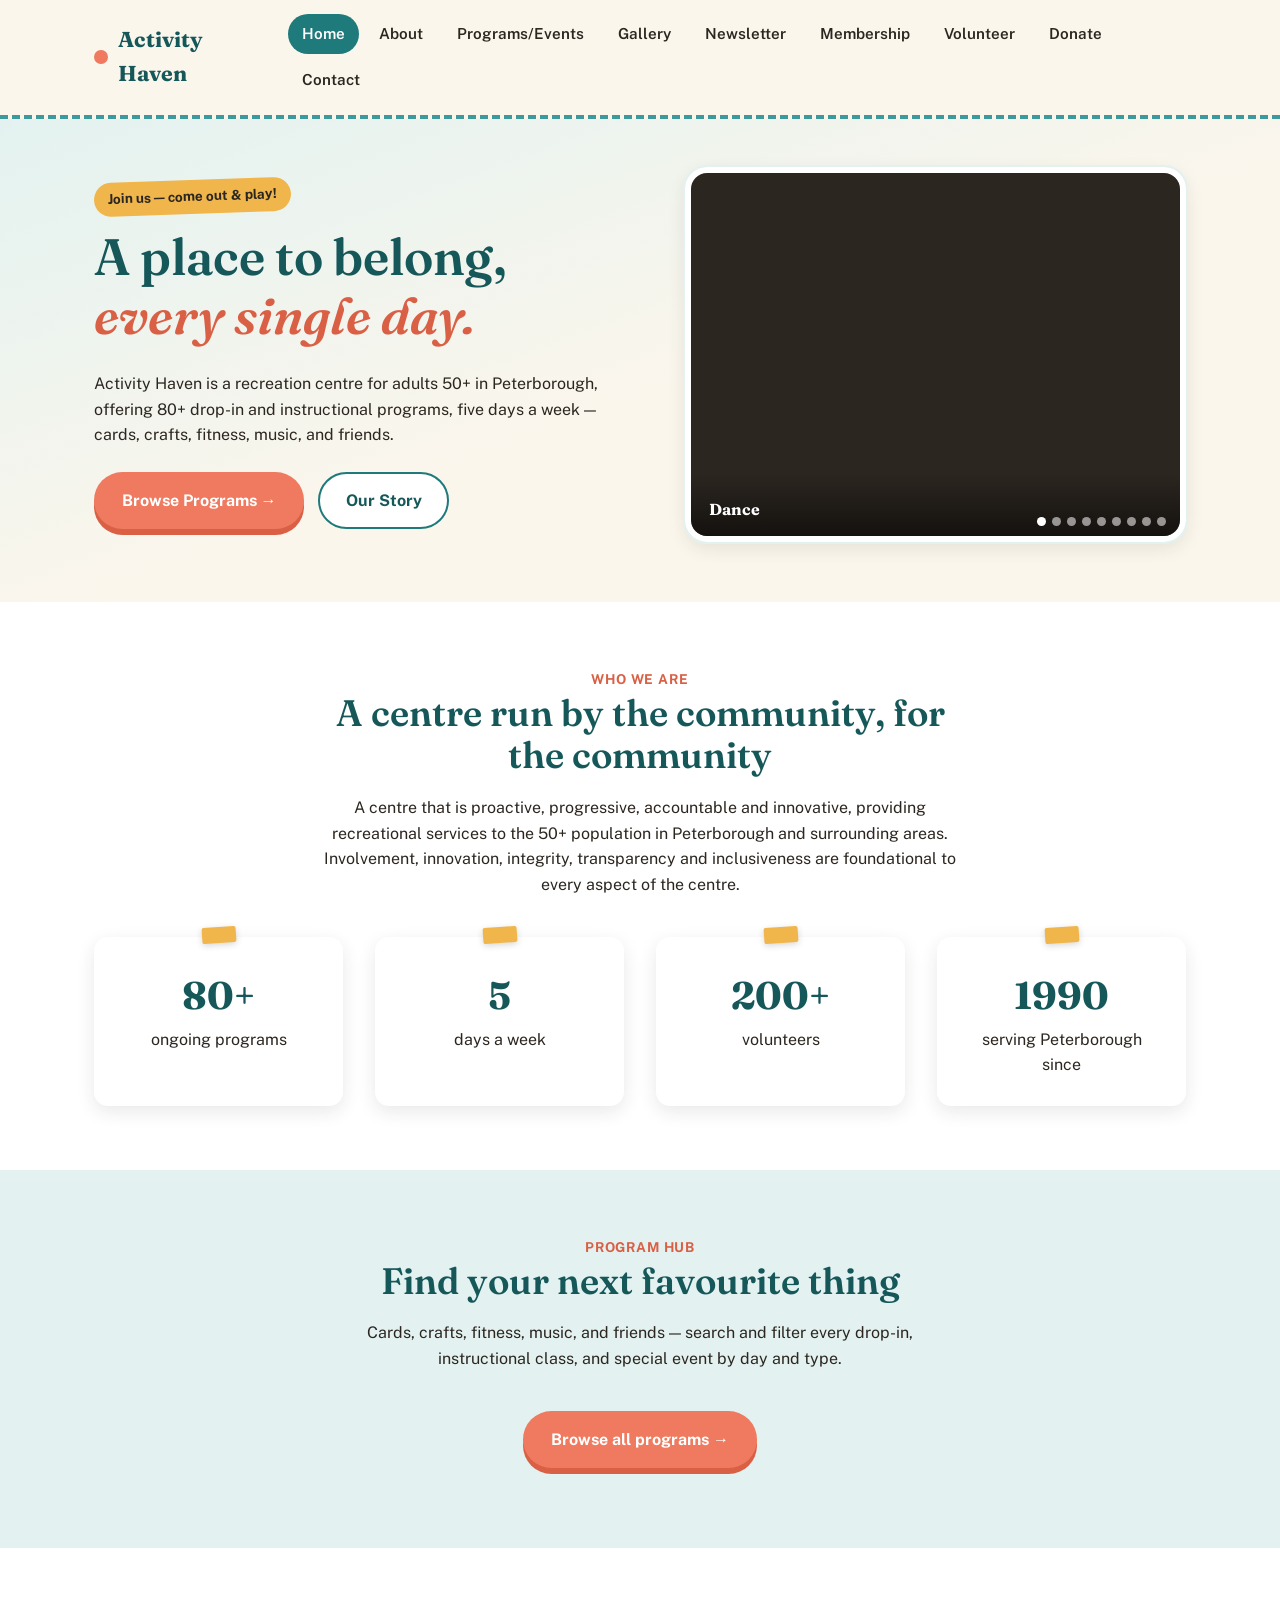
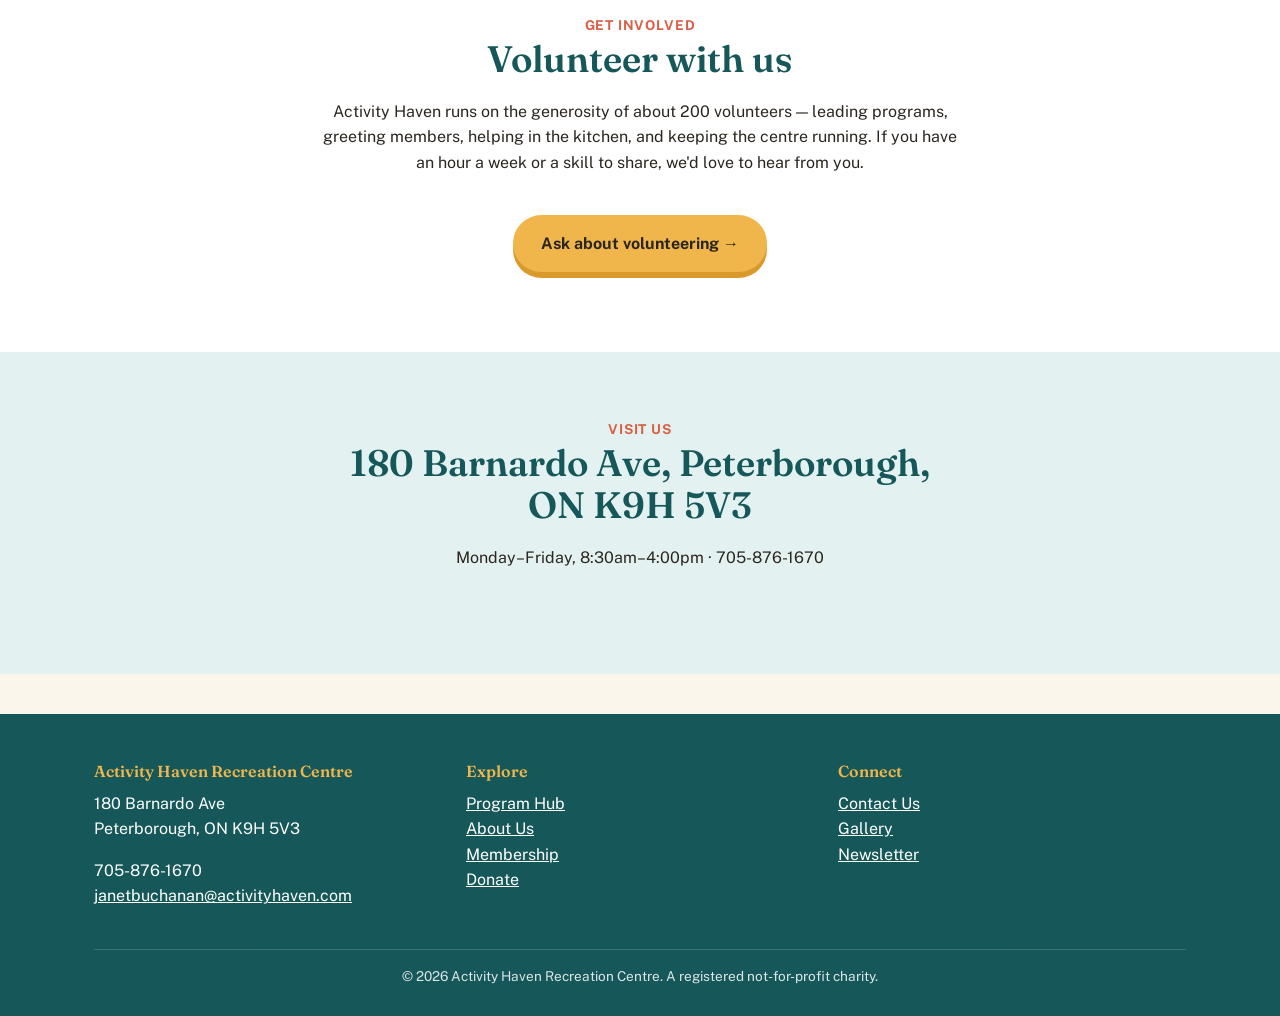
==== index.html @ 79baf710 "Add files via upload" ====
<!DOCTYPE html>
<html lang="en">
<head>
<meta charset="UTF-8">
<meta name="viewport" content="width=device-width, initial-scale=1.0">
<title>Activity Haven Recreation Centre — A place to belong</title>
<meta name="description" content="Activity Haven Recreation Centre in Peterborough offers 80+ drop-in and instructional programs, five days a week, for adults 50 and up.">
<link rel="preconnect" href="https://fonts.googleapis.com">
<link rel="preconnect" href="https://fonts.gstatic.com" crossorigin>
<link href="https://fonts.googleapis.com/css2?family=Fraunces:wght@500;600;700&family=Public+Sans:wght@400;600;700&display=swap" rel="stylesheet">
<link rel="stylesheet" href="/css/style.css">
</head>
<body>

<header class="site-header">
  <nav class="nav-bar">
    <a class="brand" href="/index.html"><span class="brand-dot"></span> Activity Haven</a>
    <button class="nav-toggle" aria-label="Toggle menu">&#9776; Menu</button>
    <ul class="nav-links">
      <li><a href="/index.html">Home</a></li>
      <li><a href="/about.html">About</a></li>
      <li><a href="/programs.html">Programs/Events</a></li>
      <li><a href="/gallery.html">Gallery</a></li>
      <li><a href="/newsletter.html">Newsletter</a></li>
      <li><a href="/membership.html">Membership</a></li>
      <li><a href="/index.html#volunteer">Volunteer</a></li>
      <li><a href="/donate.html">Donate</a></li>
      <li><a href="/contact.html">Contact</a></li>
    </ul>
  </nav>
</header>

<section class="hero">
  <div class="container hero-inner">
    <div>
      <span class="hero-eyebrow">Join us — come out &amp; play!</span>
      <h1>A place to belong,<br><em>every single day.</em></h1>
      <p>Activity Haven is a recreation centre for adults 50+ in Peterborough, offering 80+ drop-in and instructional programs, five days a week — cards, crafts, fitness, music, and friends.</p>
      <div class="hero-actions">
        <a class="btn btn-primary" href="/programs.html">Browse Programs &rarr;</a>
        <a class="btn btn-secondary" href="/about.html">Our Story</a>
      </div>
    </div>

    <div class="carousel" data-carousel>
      <div class="carousel-slide active">
        <video muted loop playsinline src="/videos/dance.mp4"></video>
        <div class="carousel-caption">Dance</div>
      </div>
      <div class="carousel-slide">
        <video muted loop playsinline src="/videos/cardio-drumming.mp4"></video>
        <div class="carousel-caption">Cardio Drumming</div>
      </div>
      <div class="carousel-slide">
        <video muted loop playsinline src="/videos/chair-yoga.mp4"></video>
        <div class="carousel-caption">Chair Yoga</div>
      </div>
      <div class="carousel-slide">
        <video muted loop playsinline src="/videos/line-dancing.mp4"></video>
        <div class="carousel-caption">Line Dancing</div>
      </div>
      <div class="carousel-slide">
        <video muted loop playsinline src="/videos/billiards.mp4"></video>
        <div class="carousel-caption">Billiards</div>
      </div>
      <div class="carousel-slide">
        <video muted loop playsinline src="/videos/euchre.mp4"></video>
        <div class="carousel-caption">Euchre</div>
      </div>
      <div class="carousel-slide">
        <video muted loop playsinline src="/videos/allans-band.mp4"></video>
        <div class="carousel-caption">Live Band</div>
      </div>
      <div class="carousel-slide">
        <video muted loop playsinline src="/videos/garden.mp4"></video>
        <div class="carousel-caption">Gardening</div>
      </div>
      <div class="carousel-slide">
        <video muted loop playsinline src="/videos/food-line.mp4"></video>
        <div class="carousel-caption">Social Dining</div>
      </div>
      <div class="carousel-dots"></div>
    </div>
  </div>
</section>

<section class="section section-alt">
  <div class="container">
    <div class="section-header">
      <span class="kicker">Who we are</span>
      <h2>A centre run by the community, for the community</h2>
      <p>A centre that is proactive, progressive, accountable and innovative, providing recreational services to the 50+ population in Peterborough and surrounding areas. Involvement, innovation, integrity, transparency and inclusiveness are foundational to every aspect of the centre.</p>
    </div>
    <div class="stat-row">
      <div class="pin-card" style="flex:1; min-width:180px;">
        <div class="stat-num">80+</div>
        <div>ongoing programs</div>
      </div>
      <div class="pin-card" style="flex:1; min-width:180px;">
        <div class="stat-num">5</div>
        <div>days a week</div>
      </div>
      <div class="pin-card" style="flex:1; min-width:180px;">
        <div class="stat-num">200+</div>
        <div>volunteers</div>
      </div>
      <div class="pin-card" style="flex:1; min-width:180px;">
        <div class="stat-num">1990</div>
        <div>serving Peterborough since</div>
      </div>
    </div>
  </div>
</section>

<section class="section section-teal">
  <div class="container">
    <div class="section-header">
      <span class="kicker">Program Hub</span>
      <h2>Find your next favourite thing</h2>
      <p>Cards, crafts, fitness, music, and friends — search and filter every drop-in, instructional class, and special event by day and type.</p>
    </div>
    <p style="text-align:center;"><a class="btn btn-primary" href="/programs.html">Browse all programs &rarr;</a></p>
  </div>
</section>

<section class="section section-alt" id="volunteer">
  <div class="container">
    <div class="section-header">
      <span class="kicker">Get involved</span>
      <h2>Volunteer with us</h2>
      <p>Activity Haven runs on the generosity of about 200 volunteers — leading programs, greeting members, helping in the kitchen, and keeping the centre running. If you have an hour a week or a skill to share, we'd love to hear from you.</p>
    </div>
    <p style="text-align:center;"><a class="btn btn-gold" href="/contact.html">Ask about volunteering &rarr;</a></p>
  </div>
</section>

<section class="section section-teal">
  <div class="container">
    <div class="section-header">
      <span class="kicker">Visit us</span>
      <h2>180 Barnardo Ave, Peterborough, ON K9H 5V3</h2>
      <p>Monday–Friday, 8:30am–4:00pm &middot; 705-876-1670</p>
    </div>
  </div>
</section>

<footer class="site-footer">
  <div class="container">
    <div class="footer-grid">
      <div>
        <h4>Activity Haven Recreation Centre</h4>
        <p>180 Barnardo Ave<br>Peterborough, ON K9H 5V3</p>
        <p>705-876-1670<br><a href="mailto:janetbuchanan@activityhaven.com">janetbuchanan@activityhaven.com</a></p>
      </div>
      <div>
        <h4>Explore</h4>
        <p><a href="/programs.html">Program Hub</a><br>
        <a href="/about.html">About Us</a><br>
        <a href="/membership.html">Membership</a><br>
        <a href="/donate.html">Donate</a></p>
      </div>
      <div>
        <h4>Connect</h4>
        <p><a href="/contact.html">Contact Us</a><br>
        <a href="/gallery.html">Gallery</a><br>
        <a href="/newsletter.html">Newsletter</a></p>
      </div>
    </div>
    <div class="footer-bottom">&copy; 2026 Activity Haven Recreation Centre. A registered not-for-profit charity.</div>
  </div>
</footer>

<script src="/js/nav.js" defer></script>
<script src="/js/carousel.js" defer></script>
</body>
</html>
---- css/style.css ----
/* ===========================================================
   Activity Haven — shared design system
   Warm "community scrapbook" aesthetic: teal, coral, gold, cream
   =========================================================== */

:root {
  /* Core palette */
  --ah-teal-deep: #16585a;
  --ah-teal: #1f7a7c;
  --ah-teal-mid: #3d9a9c;
  --ah-teal-pale: #e3f2f0;
  --ah-coral: #ef7a5f;
  --ah-coral-deep: #d95f45;
  --ah-coral-pale: #fdeae3;
  --ah-gold: #f0b64c;
  --ah-gold-deep: #d99a2b;
  --ah-cream: #fbf6ec;
  --ah-cream-deep: #f3e9d4;
  --ah-ink: #2c2620;
  --ah-ink-soft: #5a5248;
  --ah-white: #ffffff;

  /* Type */
  --font-heading: "Fraunces", Georgia, serif;
  --font-body: "Public Sans", -apple-system, BlinkMacSystemFont, "Segoe UI", sans-serif;

  /* Rhythm */
  --radius-md: 14px;
  --radius-lg: 22px;
  --shadow-card: 0 6px 18px rgba(44, 38, 32, 0.1);
  --shadow-tape: 0 2px 6px rgba(44, 38, 32, 0.18);
  --container: 1140px;
}

* { box-sizing: border-box; }

html { scroll-behavior: smooth; }

body {
  margin: 0;
  font-family: var(--font-body);
  color: var(--ah-ink);
  background: var(--ah-cream);
  line-height: 1.6;
}

h1, h2, h3, h4 {
  font-family: var(--font-heading);
  font-weight: 600;
  color: var(--ah-teal-deep);
  line-height: 1.15;
  margin: 0 0 0.5em;
}

h1 { font-size: clamp(2.1rem, 4vw, 3.2rem); }
h2 { font-size: clamp(1.6rem, 3vw, 2.3rem); }
h3 { font-size: 1.3rem; }

p { margin: 0 0 1em; }

a { color: var(--ah-coral-deep); }

.container {
  max-width: var(--container);
  margin: 0 auto;
  padding: 0 24px;
}

img, video { max-width: 100%; display: block; }

/* ---------- Buttons ---------- */
.btn {
  display: inline-block;
  font-family: var(--font-body);
  font-weight: 700;
  text-decoration: none;
  padding: 0.85em 1.6em;
  border-radius: 999px;
  border: 2px solid transparent;
  cursor: pointer;
  transition: transform 0.15s ease, box-shadow 0.15s ease;
  font-size: 1rem;
}
.btn:hover { transform: translateY(-2px); }

.btn-primary {
  background: var(--ah-coral);
  color: var(--ah-white);
  box-shadow: 0 6px 0 var(--ah-coral-deep);
}
.btn-primary:hover { box-shadow: 0 8px 0 var(--ah-coral-deep); }

.btn-secondary {
  background: var(--ah-white);
  color: var(--ah-teal-deep);
  border-color: var(--ah-teal);
}
.btn-secondary:hover { background: var(--ah-teal-pale); }

.btn-gold {
  background: var(--ah-gold);
  color: var(--ah-ink);
  box-shadow: 0 6px 0 var(--ah-gold-deep);
}

/* ---------- Header / Nav ---------- */
.site-header {
  background: var(--ah-cream);
  border-bottom: 4px dashed var(--ah-teal-mid);
  position: sticky;
  top: 0;
  z-index: 100;
}
.nav-bar {
  display: flex;
  align-items: center;
  justify-content: space-between;
  padding: 14px 24px;
  max-width: var(--container);
  margin: 0 auto;
  gap: 16px;
}
.brand {
  display: flex;
  align-items: center;
  gap: 10px;
  text-decoration: none;
  color: var(--ah-teal-deep);
  font-family: var(--font-heading);
  font-weight: 700;
  font-size: 1.35rem;
}
.brand .brand-dot {
  width: 14px; height: 14px; border-radius: 50%;
  background: var(--ah-coral);
  display: inline-block;
}
.nav-toggle {
  display: none;
  background: none;
  border: 2px solid var(--ah-teal);
  border-radius: 8px;
  padding: 8px 12px;
  font-size: 1.1rem;
  cursor: pointer;
  color: var(--ah-teal-deep);
}
.nav-links {
  display: flex;
  flex-wrap: wrap;
  gap: 6px;
  list-style: none;
  margin: 0;
  padding: 0;
}
.nav-links a {
  display: inline-block;
  padding: 8px 14px;
  border-radius: 999px;
  text-decoration: none;
  color: var(--ah-ink);
  font-weight: 600;
  font-size: 0.95rem;
  transition: background 0.15s ease, color 0.15s ease;
}
.nav-links a:hover { background: var(--ah-teal-pale); color: var(--ah-teal-deep); }
.nav-links a.active {
  background: var(--ah-teal);
  color: var(--ah-white);
}

@media (max-width: 860px) {
  .nav-toggle { display: inline-block; }
  .nav-links {
    display: none;
    flex-direction: column;
    width: 100%;
    padding: 12px 0 4px;
  }
  .nav-links.open { display: flex; }
  .nav-bar { flex-wrap: wrap; }
}

/* ---------- Hero / Carousel ---------- */
.hero {
  background: linear-gradient(160deg, var(--ah-teal-pale) 0%, var(--ah-cream) 55%);
  padding: 48px 0 60px;
}
.hero-inner {
  display: grid;
  grid-template-columns: 1.1fr 1fr;
  gap: 40px;
  align-items: center;
}
@media (max-width: 900px) {
  .hero-inner { grid-template-columns: 1fr; }
}
.hero-eyebrow {
  display: inline-block;
  background: var(--ah-gold);
  color: var(--ah-ink);
  font-weight: 700;
  padding: 6px 14px;
  border-radius: 999px;
  font-size: 0.85rem;
  margin-bottom: 14px;
  transform: rotate(-2deg);
}
.hero h1 em {
  font-style: italic;
  color: var(--ah-coral-deep);
}
.hero-actions { display: flex; gap: 14px; flex-wrap: wrap; margin-top: 24px; }

.carousel {
  position: relative;
  border-radius: var(--radius-lg);
  overflow: hidden;
  box-shadow: var(--shadow-card);
  border: 6px solid var(--ah-white);
  outline: 2px solid var(--ah-teal-pale);
  aspect-ratio: 4/3;
  background: var(--ah-ink);
}
.carousel-slide {
  position: absolute;
  inset: 0;
  opacity: 0;
  transition: opacity 0.6s ease;
}
.carousel-slide.active { opacity: 1; }
.carousel-slide video,
.carousel-slide img {
  width: 100%; height: 100%; object-fit: cover;
}
.carousel-caption {
  position: absolute;
  left: 0; right: 0; bottom: 0;
  background: linear-gradient(0deg, rgba(0,0,0,0.55), transparent);
  color: var(--ah-white);
  padding: 24px 18px 14px;
  font-weight: 700;
  font-family: var(--font-heading);
}
.carousel-dots {
  position: absolute;
  bottom: 10px; right: 14px;
  display: flex; gap: 6px;
}
.carousel-dots button {
  width: 9px; height: 9px; border-radius: 50%;
  border: none; background: rgba(255,255,255,0.55);
  cursor: pointer; padding: 0;
}
.carousel-dots button.active { background: var(--ah-white); }

/* ---------- Sections ---------- */
.section { padding: 64px 0; }
.section-alt { background: var(--ah-white); }
.section-teal { background: var(--ah-teal-pale); }
.section-header { text-align: center; max-width: 640px; margin: 0 auto 40px; }
.section-header .kicker {
  color: var(--ah-coral-deep);
  font-weight: 700;
  text-transform: uppercase;
  letter-spacing: 0.06em;
  font-size: 0.85rem;
}

.pin-card {
  background: var(--ah-white);
  border-radius: var(--radius-md);
  box-shadow: var(--shadow-card);
  padding: 28px;
  position: relative;
}
.pin-card::before {
  content: "";
  position: absolute;
  top: -10px; left: 50%;
  transform: translateX(-50%) rotate(-4deg);
  width: 34px; height: 16px;
  background: var(--ah-gold);
  box-shadow: var(--shadow-tape);
  border-radius: 2px;
}

.grid-3 {
  display: grid;
  grid-template-columns: repeat(3, 1fr);
  gap: 24px;
}
@media (max-width: 800px) { .grid-3 { grid-template-columns: 1fr; } }

.stat-row {
  display: flex;
  gap: 32px;
  flex-wrap: wrap;
  justify-content: center;
  text-align: center;
}
.stat-row .stat-num {
  font-family: var(--font-heading);
  font-size: 2.4rem;
  color: var(--ah-teal-deep);
  font-weight: 700;
}

/* ---------- Program Hub ---------- */
.filters {
  display: flex;
  gap: 20px;
  flex-wrap: wrap;
  align-items: end;
  background: var(--ah-white);
  border-radius: var(--radius-md);
  padding: 20px;
  box-shadow: var(--shadow-card);
  margin-bottom: 32px;
}
.filter-group { display: flex; flex-direction: column; gap: 6px; }
.filter-group label {
  font-weight: 700;
  font-size: 0.85rem;
  color: var(--ah-teal-deep);
}
.filter-group select,
.filter-group input[type="search"] {
  font-family: var(--font-body);
  font-size: 1rem;
  padding: 10px 14px;
  border-radius: 10px;
  border: 2px solid var(--ah-teal-pale);
  background: var(--ah-cream);
  min-width: 180px;
}
.filter-group select:focus,
.filter-group input:focus { outline: 2px solid var(--ah-teal); }

.results-count { font-weight: 600; color: var(--ah-ink-soft); margin-bottom: 18px; }

.program-grid {
  display: grid;
  grid-template-columns: repeat(auto-fill, minmax(270px, 1fr));
  gap: 22px;
}
.program-card {
  background: var(--ah-white);
  border-radius: var(--radius-md);
  box-shadow: var(--shadow-card);
  padding: 22px;
  text-decoration: none;
  color: var(--ah-ink);
  display: flex;
  flex-direction: column;
  gap: 8px;
  border-top: 6px solid var(--ah-teal);
  transition: transform 0.15s ease, box-shadow 0.15s ease;
}
.program-card:hover { transform: translateY(-4px); box-shadow: 0 10px 22px rgba(44,38,32,0.16); }
.program-card[data-type="Drop-in"] { border-top-color: var(--ah-teal); }
.program-card[data-type="Instructional"] { border-top-color: var(--ah-coral); }
.program-card[data-type="Special Events"] { border-top-color: var(--ah-gold); }

.badge {
  display: inline-block;
  align-self: flex-start;
  font-size: 0.75rem;
  font-weight: 700;
  padding: 3px 10px;
  border-radius: 999px;
  background: var(--ah-teal-pale);
  color: var(--ah-teal-deep);
}
.badge.badge-coral { background: var(--ah-coral-pale); color: var(--ah-coral-deep); }
.badge.badge-gold { background: #fbedcc; color: var(--ah-gold-deep); }

.program-card h3 { margin: 4px 0 0; }
.program-meta {
  font-size: 0.92rem;
  color: var(--ah-ink-soft);
  display: flex;
  flex-direction: column;
  gap: 2px;
}
.empty-state {
  text-align: center;
  padding: 60px 20px;
  color: var(--ah-ink-soft);
}

/* ---------- Program detail ---------- */
.program-detail {
  background: var(--ah-white);
  border-radius: var(--radius-lg);
  box-shadow: var(--shadow-card);
  padding: 40px;
}
.program-detail .back-link {
  display: inline-block;
  margin-bottom: 20px;
  font-weight: 700;
  text-decoration: none;
}
.program-detail-video {
  border-radius: var(--radius-md);
  overflow: hidden;
  margin: 20px 0;
  box-shadow: var(--shadow-card);
}
.program-detail-video video,
.program-detail-video iframe {
  width: 100%;
  aspect-ratio: 16/9;
  border: none;
  display: block;
}
.detail-meta-grid {
  display: grid;
  grid-template-columns: repeat(auto-fit, minmax(150px, 1fr));
  gap: 16px;
  margin: 24px 0;
}
.detail-meta-grid .item {
  background: var(--ah-cream);
  border-radius: 10px;
  padding: 14px;
}
.detail-meta-grid .item .label {
  font-size: 0.78rem;
  text-transform: uppercase;
  letter-spacing: 0.04em;
  color: var(--ah-ink-soft);
  font-weight: 700;
}
.detail-meta-grid .item .value { font-weight: 700; color: var(--ah-teal-deep); }

/* ---------- Forms ---------- */
.form-grid { display: grid; gap: 16px; max-width: 560px; }
.form-grid label { font-weight: 700; display: block; margin-bottom: 6px; }
.form-grid input, .form-grid textarea {
  width: 100%;
  padding: 12px 14px;
  border-radius: 10px;
  border: 2px solid var(--ah-teal-pale);
  font-family: var(--font-body);
  font-size: 1rem;
}

/* ---------- Footer ---------- */
.site-footer {
  background: var(--ah-teal-deep);
  color: var(--ah-white);
  padding: 48px 0 28px;
  margin-top: 40px;
}
.site-footer a { color: var(--ah-white); text-decoration: underline; }
.footer-grid {
  display: grid;
  grid-template-columns: repeat(3, 1fr);
  gap: 24px;
  margin-bottom: 24px;
}
@media (max-width: 760px) { .footer-grid { grid-template-columns: 1fr; } }
.footer-grid h4 { color: var(--ah-gold); margin-bottom: 10px; }
.footer-bottom {
  border-top: 1px solid rgba(255,255,255,0.2);
  padding-top: 16px;
  font-size: 0.85rem;
  opacity: 0.85;
  text-align: center;
}

/* ---------- Gallery ---------- */
.tile-grid {
  display: grid;
  grid-template-columns: repeat(auto-fill, minmax(220px, 1fr));
  gap: 18px;
}
.tile {
  background: var(--ah-white);
  border-radius: var(--radius-md);
  box-shadow: var(--shadow-card);
  padding: 18px;
  text-align: center;
}
.tile .placeholder {
  background: var(--ah-teal-pale);
  border-radius: 10px;
  aspect-ratio: 4/3;
  display: flex;
  align-items: center;
  justify-content: center;
  color: var(--ah-teal-deep);
  font-weight: 700;
  margin-bottom: 10px;
}

/* ---------- Newsletter flipbook placeholder ---------- */
.flipbook-frame {
  border: 6px solid var(--ah-white);
  outline: 2px solid var(--ah-teal-pale);
  border-radius: var(--radius-lg);
  box-shadow: var(--shadow-card);
  overflow: hidden;
  aspect-ratio: 4/3;
}
.flipbook-frame iframe { width: 100%; height: 100%; border: none; }
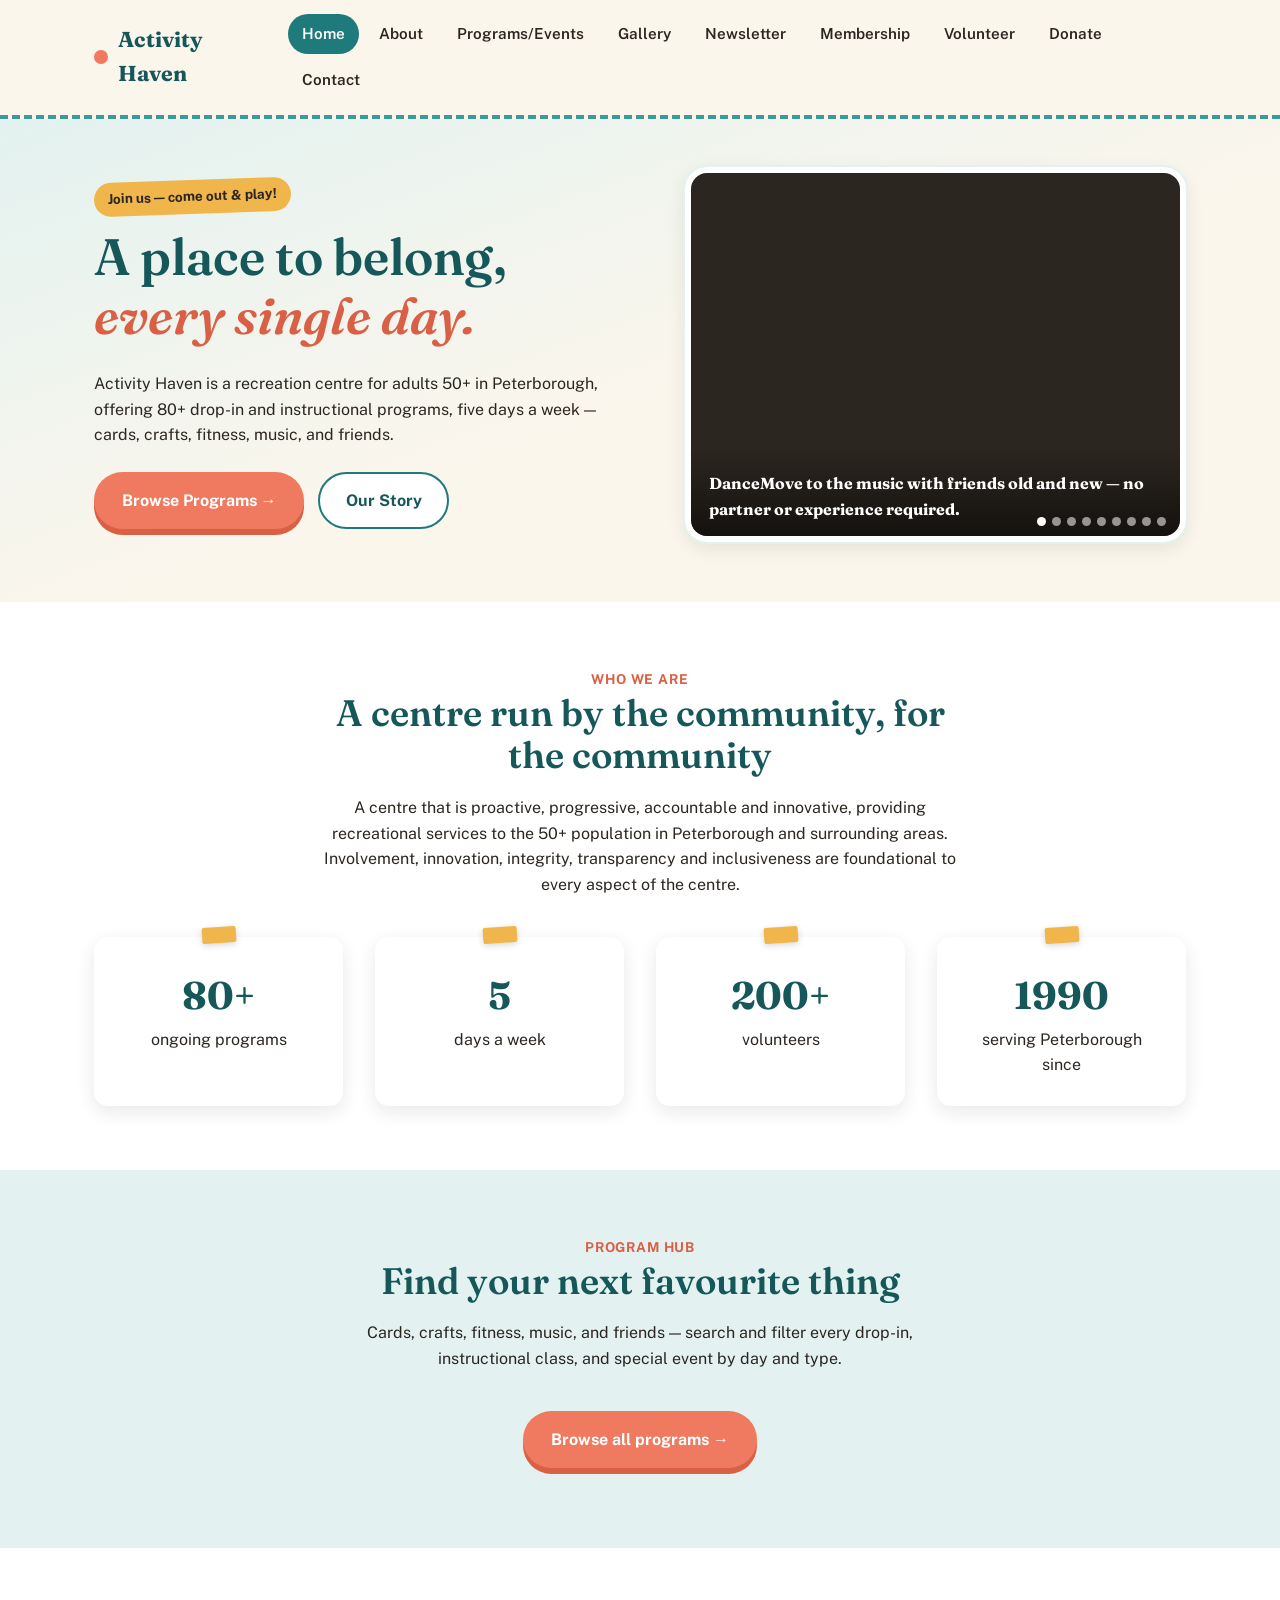
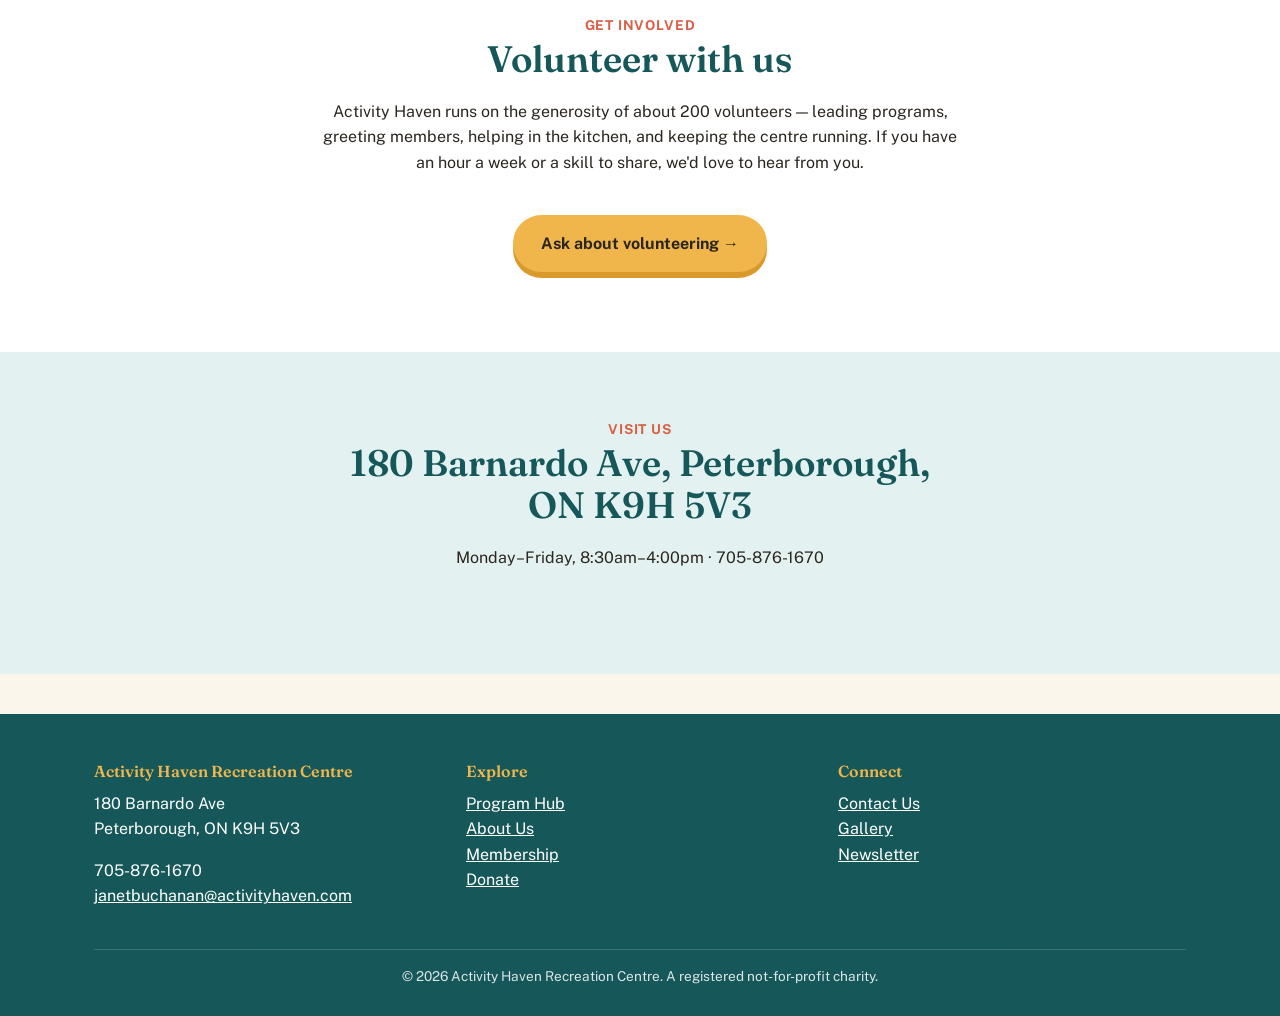
==== commit a2480bf0: "Add files via upload" ====
--- a/index.html
+++ b/index.html
@@ -44,40 +44,40 @@
 
     <div class="carousel" data-carousel>
       <div class="carousel-slide active">
-        <video muted loop playsinline src="/videos/dance.mp4"></video>
-        <div class="carousel-caption">Dance</div>
+        <video muted loop playsinline preload="none" data-video="/videos/dance.mp4"></video>
+        <div class="carousel-caption"><strong>Dance</strong><span>Move to the music with friends old and new &mdash; no partner or experience required.</span></div>
       </div>
       <div class="carousel-slide">
-        <video muted loop playsinline src="/videos/cardio-drumming.mp4"></video>
-        <div class="carousel-caption">Cardio Drumming</div>
+        <video muted loop playsinline preload="none" data-video="/videos/cardio-drumming.mp4"></video>
+        <div class="carousel-caption"><strong>Cardio Drumming</strong><span>Drum-along cardio that turns a workout into a party.</span></div>
       </div>
       <div class="carousel-slide">
-        <video muted loop playsinline src="/videos/chair-yoga.mp4"></video>
-        <div class="carousel-caption">Chair Yoga</div>
+        <video muted loop playsinline preload="none" data-video="/videos/chair-yoga.mp4"></video>
+        <div class="carousel-caption"><strong>Chair Yoga</strong><span>Gentle stretches and steady breathing, right from your seat.</span></div>
       </div>
       <div class="carousel-slide">
-        <video muted loop playsinline src="/videos/line-dancing.mp4"></video>
-        <div class="carousel-caption">Line Dancing</div>
+        <video muted loop playsinline preload="none" data-video="/videos/line-dancing.mp4"></video>
+        <div class="carousel-caption"><strong>Line Dancing</strong><span>Boots optional &mdash; everyone's welcome on the floor.</span></div>
       </div>
       <div class="carousel-slide">
-        <video muted loop playsinline src="/videos/billiards.mp4"></video>
-        <div class="carousel-caption">Billiards</div>
+        <video muted loop playsinline preload="none" data-video="/videos/billiards.mp4"></video>
+        <div class="carousel-caption"><strong>Billiards</strong><span>Rack 'em up for a casual game of eight-ball, any afternoon.</span></div>
       </div>
       <div class="carousel-slide">
-        <video muted loop playsinline src="/videos/euchre.mp4"></video>
-        <div class="carousel-caption">Euchre</div>
+        <video muted loop playsinline preload="none" data-video="/videos/euchre.mp4"></video>
+        <div class="carousel-caption"><strong>Euchre</strong><span>Grab a partner and a coffee for an afternoon of cards.</span></div>
       </div>
       <div class="carousel-slide">
-        <video muted loop playsinline src="/videos/allans-band.mp4"></video>
-        <div class="carousel-caption">Live Band</div>
+        <video muted loop playsinline preload="none" data-video="/videos/allans-band.mp4"></video>
+        <div class="carousel-caption"><strong>Live Band</strong><span>Our house band keeps the good times &mdash; and the dance floor &mdash; going.</span></div>
       </div>
       <div class="carousel-slide">
-        <video muted loop playsinline src="/videos/garden.mp4"></video>
-        <div class="carousel-caption">Gardening</div>
+        <video muted loop playsinline preload="none" data-video="/videos/garden.mp4"></video>
+        <div class="carousel-caption"><strong>Gardening</strong><span>Hands in the dirt, sun on your face, and a whole plot to tend.</span></div>
       </div>
       <div class="carousel-slide">
-        <video muted loop playsinline src="/videos/food-line.mp4"></video>
-        <div class="carousel-caption">Social Dining</div>
+        <video muted loop playsinline preload="none" data-video="/videos/food-line.mp4"></video>
+        <div class="carousel-caption"><strong>Social Dining</strong><span>Good food, better company &mdash; everyone's welcome at the table.</span></div>
       </div>
       <div class="carousel-dots"></div>
     </div>
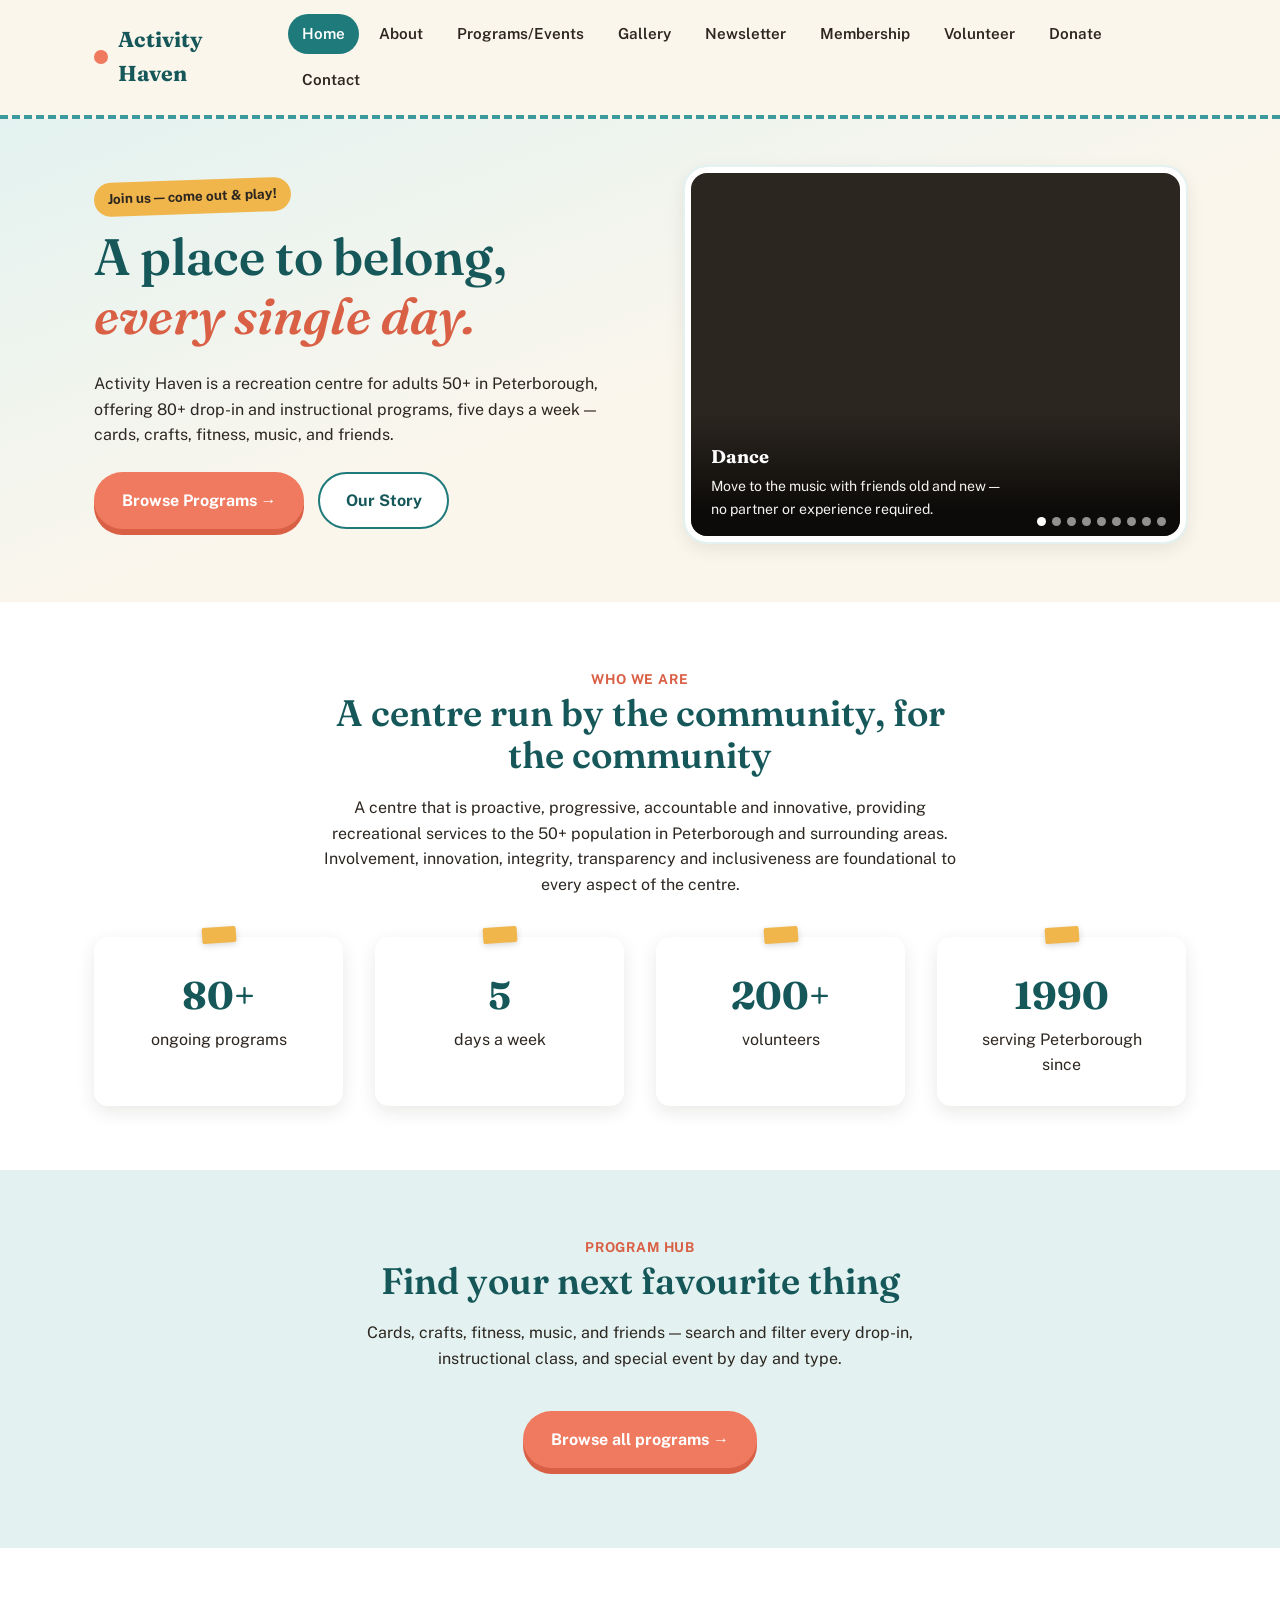
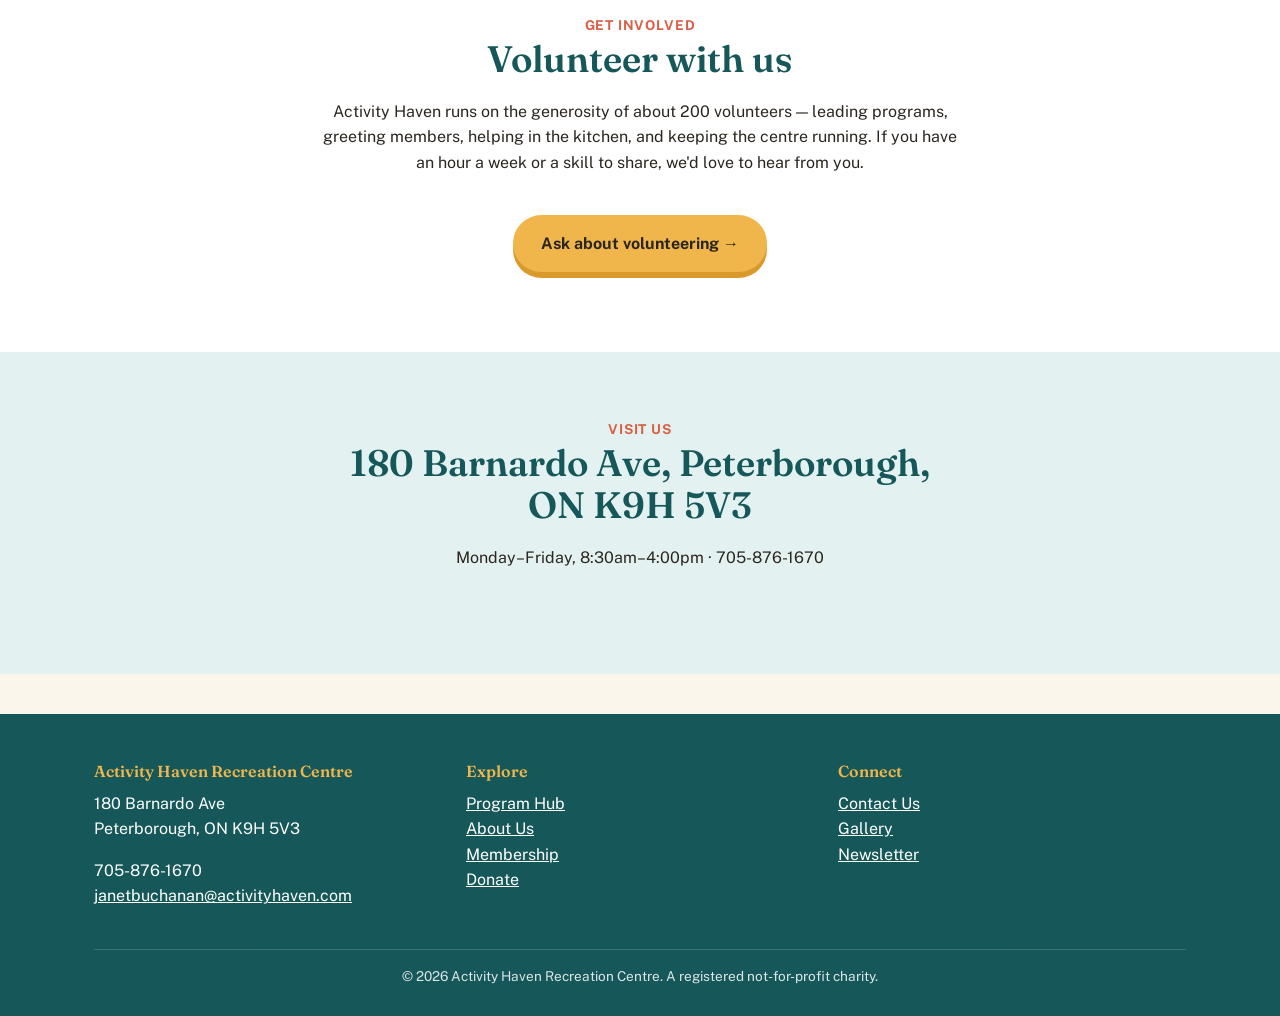
==== commit 795d8731: "Add files via upload" ====
--- a/index.html
+++ b/index.html
@@ -44,39 +44,39 @@
 
     <div class="carousel" data-carousel>
       <div class="carousel-slide active">
-        <video muted loop playsinline preload="none" data-video="/videos/dance.mp4"></video>
+        <video autoplay muted loop playsinline preload="none" data-video="/videos/dance.mp4"></video>
         <div class="carousel-caption"><strong>Dance</strong><span>Move to the music with friends old and new &mdash; no partner or experience required.</span></div>
       </div>
       <div class="carousel-slide">
-        <video muted loop playsinline preload="none" data-video="/videos/cardio-drumming.mp4"></video>
+        <video autoplay muted loop playsinline preload="none" data-video="/videos/cardio-drumming.mp4"></video>
         <div class="carousel-caption"><strong>Cardio Drumming</strong><span>Drum-along cardio that turns a workout into a party.</span></div>
       </div>
       <div class="carousel-slide">
-        <video muted loop playsinline preload="none" data-video="/videos/chair-yoga.mp4"></video>
+        <video autoplay muted loop playsinline preload="none" data-video="/videos/chair-yoga.mp4"></video>
         <div class="carousel-caption"><strong>Chair Yoga</strong><span>Gentle stretches and steady breathing, right from your seat.</span></div>
       </div>
       <div class="carousel-slide">
-        <video muted loop playsinline preload="none" data-video="/videos/line-dancing.mp4"></video>
+        <video autoplay muted loop playsinline preload="none" data-video="/videos/line-dancing.mp4"></video>
         <div class="carousel-caption"><strong>Line Dancing</strong><span>Boots optional &mdash; everyone's welcome on the floor.</span></div>
       </div>
       <div class="carousel-slide">
-        <video muted loop playsinline preload="none" data-video="/videos/billiards.mp4"></video>
+        <video autoplay muted loop playsinline preload="none" data-video="/videos/billiards.mp4"></video>
         <div class="carousel-caption"><strong>Billiards</strong><span>Rack 'em up for a casual game of eight-ball, any afternoon.</span></div>
       </div>
       <div class="carousel-slide">
-        <video muted loop playsinline preload="none" data-video="/videos/euchre.mp4"></video>
+        <video autoplay muted loop playsinline preload="none" data-video="/videos/euchre.mp4"></video>
         <div class="carousel-caption"><strong>Euchre</strong><span>Grab a partner and a coffee for an afternoon of cards.</span></div>
       </div>
       <div class="carousel-slide">
-        <video muted loop playsinline preload="none" data-video="/videos/allans-band.mp4"></video>
+        <video autoplay muted loop playsinline preload="none" data-video="/videos/allans-band.mp4"></video>
         <div class="carousel-caption"><strong>Live Band</strong><span>Our house band keeps the good times &mdash; and the dance floor &mdash; going.</span></div>
       </div>
       <div class="carousel-slide">
-        <video muted loop playsinline preload="none" data-video="/videos/garden.mp4"></video>
+        <video autoplay muted loop playsinline preload="none" data-video="/videos/garden.mp4"></video>
         <div class="carousel-caption"><strong>Gardening</strong><span>Hands in the dirt, sun on your face, and a whole plot to tend.</span></div>
       </div>
       <div class="carousel-slide">
-        <video muted loop playsinline preload="none" data-video="/videos/food-line.mp4"></video>
+        <video autoplay muted loop playsinline preload="none" data-video="/videos/food-line.mp4"></video>
         <div class="carousel-caption"><strong>Social Dining</strong><span>Good food, better company &mdash; everyone's welcome at the table.</span></div>
       </div>
       <div class="carousel-dots"></div>
--- a/css/style.css
+++ b/css/style.css
@@ -236,11 +236,75 @@
 .carousel-caption {
   position: absolute;
   left: 0; right: 0; bottom: 0;
-  background: linear-gradient(0deg, rgba(0,0,0,0.55), transparent);
+  background: linear-gradient(0deg, rgba(0,0,0,0.72) 20%, transparent);
   color: var(--ah-white);
-  padding: 24px 18px 14px;
-  font-weight: 700;
+  padding: 30px 20px 16px;
+  display: flex;
+  flex-direction: column;
+  gap: 4px;
+}
+.carousel-caption strong {
   font-family: var(--font-heading);
+  font-weight: 700;
+  font-size: 1.15rem;
+}
+.carousel-caption span {
+  font-family: var(--font-body);
+  font-size: 0.88rem;
+  font-weight: 400;
+  opacity: 0.95;
+  max-width: 34ch;
+}
+
+/* ---------- Featured video (e.g. "Who We Are") ---------- */
+.featured-video {
+  max-width: 820px;
+  margin: 0 auto;
+  border-radius: var(--radius-lg);
+  overflow: hidden;
+  box-shadow: var(--shadow-card);
+  border: 6px solid var(--ah-white);
+  outline: 2px solid var(--ah-teal-pale);
+}
+.featured-video video {
+  width: 100%;
+  aspect-ratio: 16/9;
+  display: block;
+  background: var(--ah-ink);
+}
+.featured-video-placeholder {
+  aspect-ratio: 16/9;
+  display: flex;
+  align-items: center;
+  justify-content: center;
+  background: var(--ah-teal-pale);
+  color: var(--ah-teal-deep);
+  font-weight: 700;
+  text-align: center;
+  padding: 20px;
+}
+
+/* ---------- Richer program card ---------- */
+.program-card .program-desc {
+  font-size: 0.88rem;
+  color: var(--ah-ink-soft);
+  display: -webkit-box;
+  -webkit-line-clamp: 2;
+  -webkit-box-orient: vertical;
+  overflow: hidden;
+  margin: 2px 0 0;
+}
+.program-card .card-cta {
+  margin-top: auto;
+  font-weight: 700;
+  font-size: 0.88rem;
+  color: var(--ah-coral-deep);
+}
+.featured-programs {
+  display: grid;
+  grid-template-columns: repeat(auto-fill, minmax(240px, 1fr));
+  gap: 18px;
+  margin-bottom: 36px;
 }
 .carousel-dots {
   position: absolute;
@@ -340,27 +404,60 @@
 .results-count { font-weight: 600; color: var(--ah-ink-soft); margin-bottom: 18px; }
 
 .program-grid {
-  display: grid;
-  grid-template-columns: repeat(auto-fill, minmax(270px, 1fr));
-  gap: 22px;
-}
-.program-card {
+  display: flex;
+  flex-direction: column;
+  gap: 10px;
+}
+.program-row {
   background: var(--ah-white);
-  border-radius: var(--radius-md);
-  box-shadow: var(--shadow-card);
-  padding: 22px;
+  border-radius: 999px;
+  box-shadow: var(--shadow-card);
+  padding: 10px 10px 10px 22px;
   text-decoration: none;
   color: var(--ah-ink);
   display: flex;
-  flex-direction: column;
-  gap: 8px;
-  border-top: 6px solid var(--ah-teal);
+  align-items: center;
+  gap: 16px;
+  border-left: 6px solid var(--ah-teal);
   transition: transform 0.15s ease, box-shadow 0.15s ease;
 }
-.program-card:hover { transform: translateY(-4px); box-shadow: 0 10px 22px rgba(44,38,32,0.16); }
-.program-card[data-type="Drop-in"] { border-top-color: var(--ah-teal); }
-.program-card[data-type="Instructional"] { border-top-color: var(--ah-coral); }
-.program-card[data-type="Special Events"] { border-top-color: var(--ah-gold); }
+.program-row:hover { transform: translateX(3px); box-shadow: 0 8px 18px rgba(44,38,32,0.14); }
+.program-row[data-type="Drop-in"] { border-left-color: var(--ah-teal); }
+.program-row[data-type="Instructional"] { border-left-color: var(--ah-coral); }
+.program-row[data-type="Special Events"] { border-left-color: var(--ah-gold); }
+
+.row-day {
+  font-weight: 700;
+  font-size: 0.82rem;
+  color: var(--ah-teal-deep);
+  text-transform: uppercase;
+  letter-spacing: 0.03em;
+  flex: 0 0 90px;
+}
+.row-title {
+  font-family: var(--font-heading);
+  font-weight: 600;
+  font-size: 1.05rem;
+  color: var(--ah-ink);
+  flex: 1 1 auto;
+  min-width: 0;
+  overflow: hidden;
+  text-overflow: ellipsis;
+  white-space: nowrap;
+}
+.row-cta {
+  flex: 0 0 auto;
+  padding: 0.5em 1.2em;
+  font-size: 0.88rem;
+}
+
+@media (max-width: 640px) {
+  .program-row { flex-wrap: wrap; border-radius: var(--radius-md); padding: 14px 16px; }
+  .row-day { flex: 0 0 auto; order: 1; }
+  .row-title { order: 3; flex-basis: 100%; white-space: normal; }
+  .badge { order: 2; }
+  .row-cta { order: 4; margin-left: auto; }
+}
 
 .badge {
   display: inline-block;
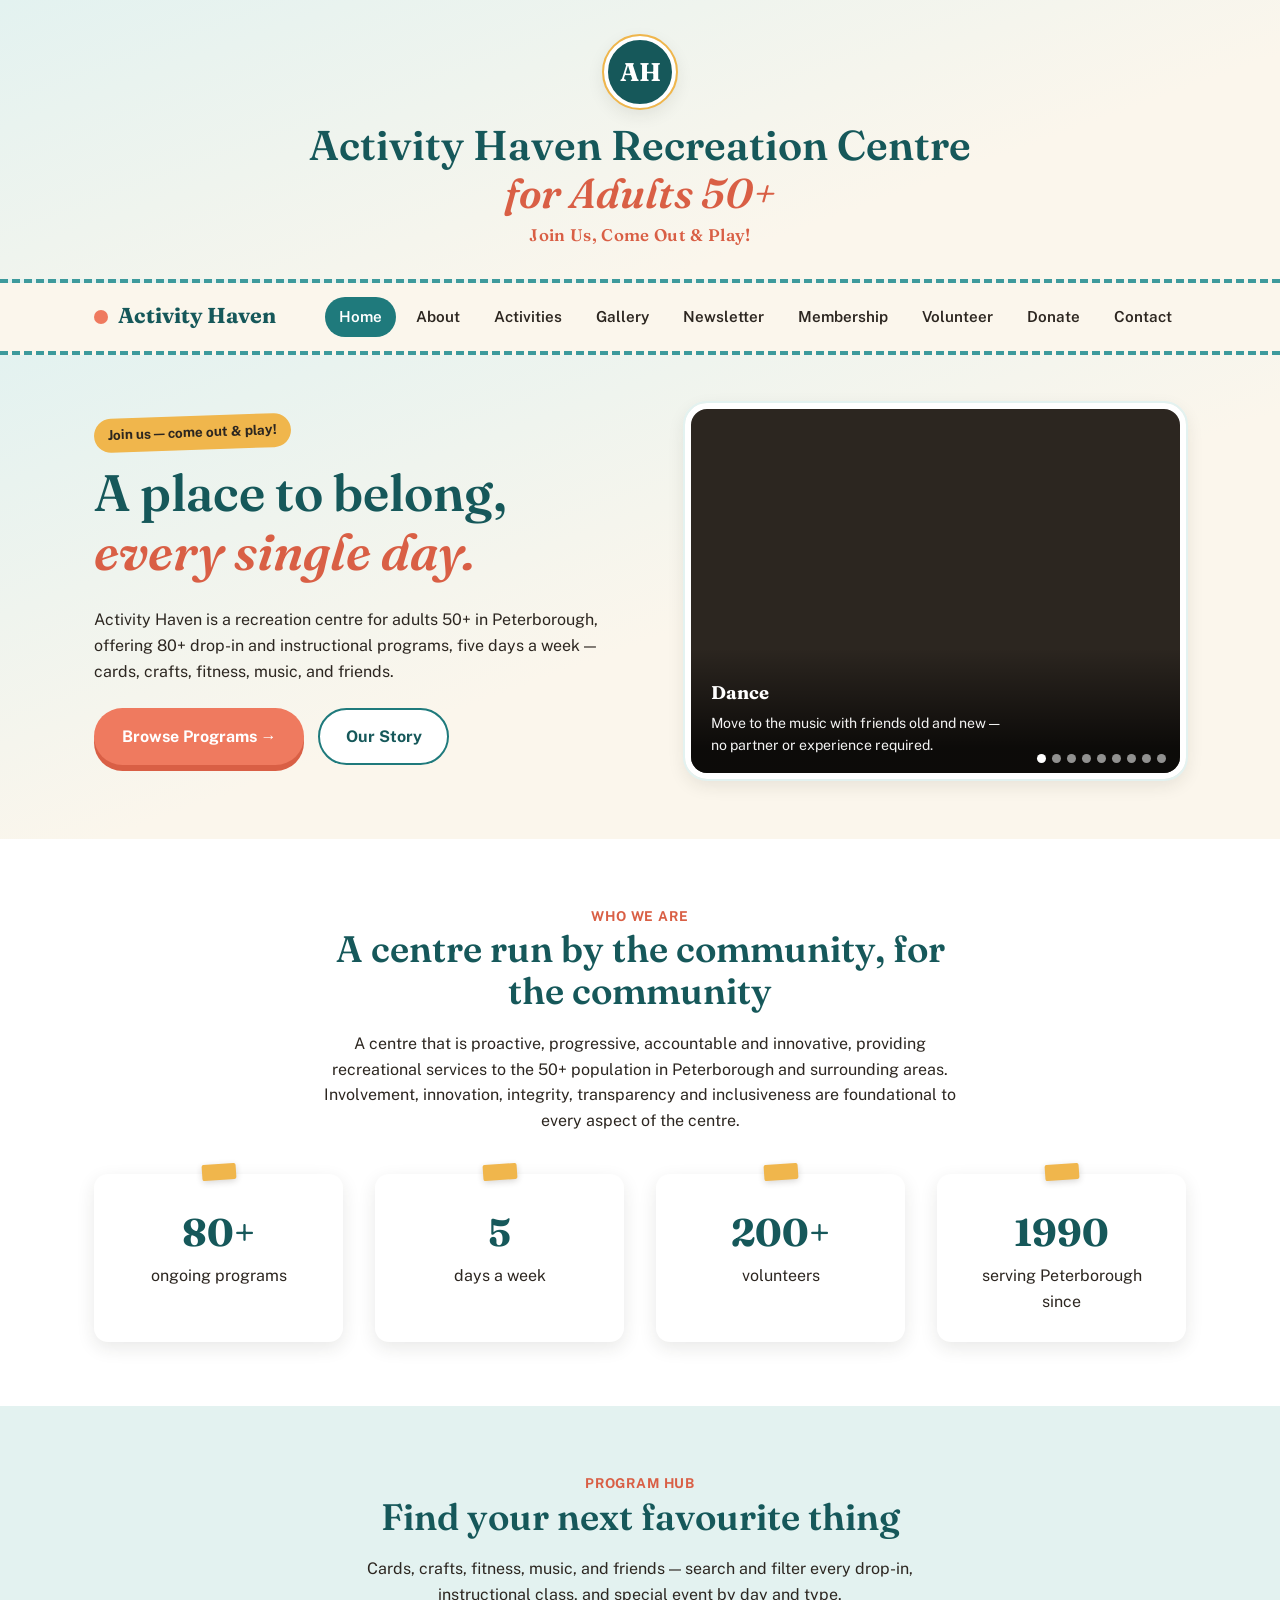
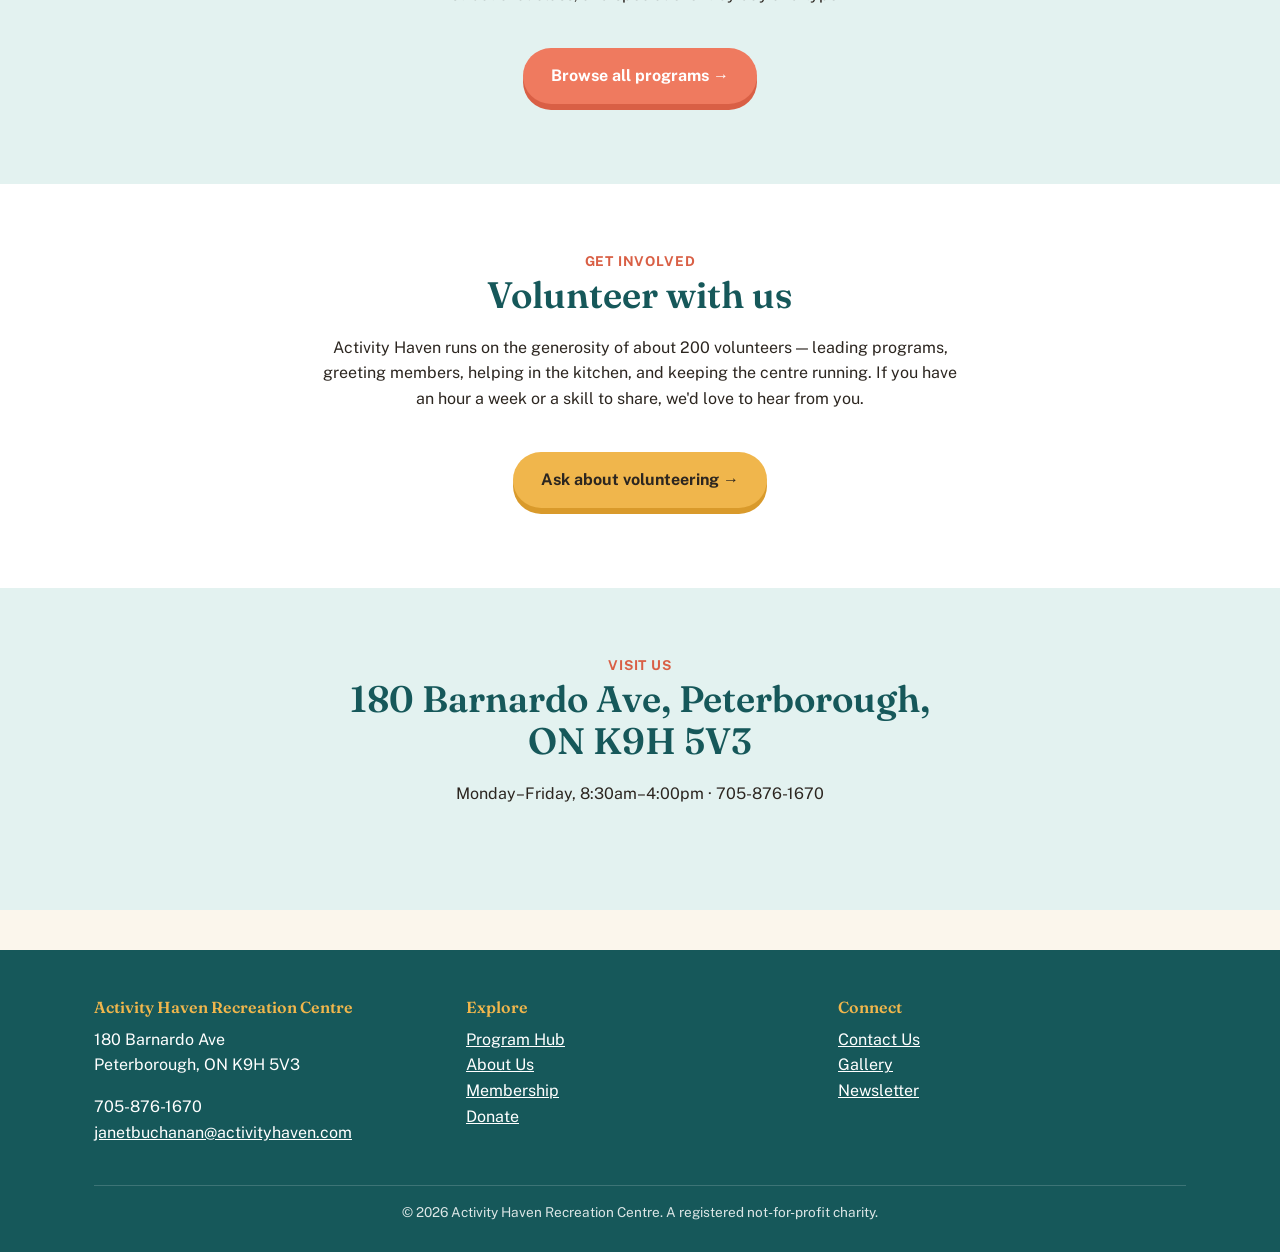
==== commit 3d762c41: "Add files via upload" ====
--- a/index.html
+++ b/index.html
@@ -12,6 +12,12 @@
 </head>
 <body>
 
+<div class="brand-banner">
+  <div class="badge-mark">AH</div>
+  <h1>Activity Haven Recreation Centre<br><em>for Adults 50+</em></h1>
+  <p class="banner-tagline">Join Us, Come Out &amp; Play!</p>
+</div>
+
 <header class="site-header">
   <nav class="nav-bar">
     <a class="brand" href="/index.html"><span class="brand-dot"></span> Activity Haven</a>
@@ -19,7 +25,7 @@
     <ul class="nav-links">
       <li><a href="/index.html">Home</a></li>
       <li><a href="/about.html">About</a></li>
-      <li><a href="/programs.html">Programs/Events</a></li>
+      <li><a href="/programs.html">Activities</a></li>
       <li><a href="/gallery.html">Gallery</a></li>
       <li><a href="/newsletter.html">Newsletter</a></li>
       <li><a href="/membership.html">Membership</a></li>
@@ -38,7 +44,7 @@
       <p>Activity Haven is a recreation centre for adults 50+ in Peterborough, offering 80+ drop-in and instructional programs, five days a week — cards, crafts, fitness, music, and friends.</p>
       <div class="hero-actions">
         <a class="btn btn-primary" href="/programs.html">Browse Programs &rarr;</a>
-        <a class="btn btn-secondary" href="/about.html">Our Story</a>
+        <a class="btn btn-secondary" href="/about.html?play=1#who-we-are">Our Story</a>
       </div>
     </div>
 
--- a/css/style.css
+++ b/css/style.css
@@ -103,6 +103,47 @@
   box-shadow: 0 6px 0 var(--ah-gold-deep);
 }
 
+/* ---------- Brand banner (homepage only, above the nav) ---------- */
+.brand-banner {
+  background: linear-gradient(160deg, var(--ah-teal-pale) 0%, var(--ah-cream) 70%);
+  text-align: center;
+  padding: 36px 24px 30px;
+  border-bottom: 4px dashed var(--ah-teal-mid);
+}
+.brand-banner .badge-mark {
+  width: 72px;
+  height: 72px;
+  margin: 0 auto 14px;
+  border-radius: 50%;
+  background: var(--ah-teal-deep);
+  color: var(--ah-white);
+  display: flex;
+  align-items: center;
+  justify-content: center;
+  font-family: var(--font-heading);
+  font-weight: 700;
+  font-size: 1.6rem;
+  box-shadow: var(--shadow-card);
+  border: 4px solid var(--ah-white);
+  outline: 2px solid var(--ah-gold);
+}
+.brand-banner h1 {
+  margin-bottom: 4px;
+  font-size: clamp(1.7rem, 3.4vw, 2.6rem);
+}
+.brand-banner h1 em {
+  font-style: italic;
+  color: var(--ah-coral-deep);
+}
+.brand-banner .banner-tagline {
+  font-family: var(--font-heading);
+  font-weight: 600;
+  color: var(--ah-coral-deep);
+  font-size: 1.05rem;
+  margin: 0;
+  letter-spacing: 0.02em;
+}
+
 /* ---------- Header / Nav ---------- */
 .site-header {
   background: var(--ah-cream);
@@ -266,10 +307,12 @@
   border: 6px solid var(--ah-white);
   outline: 2px solid var(--ah-teal-pale);
 }
-.featured-video video {
+.featured-video video,
+.featured-video iframe {
   width: 100%;
   aspect-ratio: 16/9;
   display: block;
+  border: none;
   background: var(--ah-ink);
 }
 .featured-video-placeholder {
@@ -445,6 +488,19 @@
   text-overflow: ellipsis;
   white-space: nowrap;
 }
+.row-time,
+.row-room {
+  font-size: 0.88rem;
+  color: var(--ah-ink-soft);
+  flex: 0 0 auto;
+  white-space: nowrap;
+}
+.row-time { flex-basis: 100px; }
+.row-room {
+  flex-basis: 110px;
+  overflow: hidden;
+  text-overflow: ellipsis;
+}
 .row-cta {
   flex: 0 0 auto;
   padding: 0.5em 1.2em;
@@ -455,6 +511,7 @@
   .program-row { flex-wrap: wrap; border-radius: var(--radius-md); padding: 14px 16px; }
   .row-day { flex: 0 0 auto; order: 1; }
   .row-title { order: 3; flex-basis: 100%; white-space: normal; }
+  .row-time, .row-room { order: 5; flex-basis: auto; }
   .badge { order: 2; }
   .row-cta { order: 4; margin-left: auto; }
 }
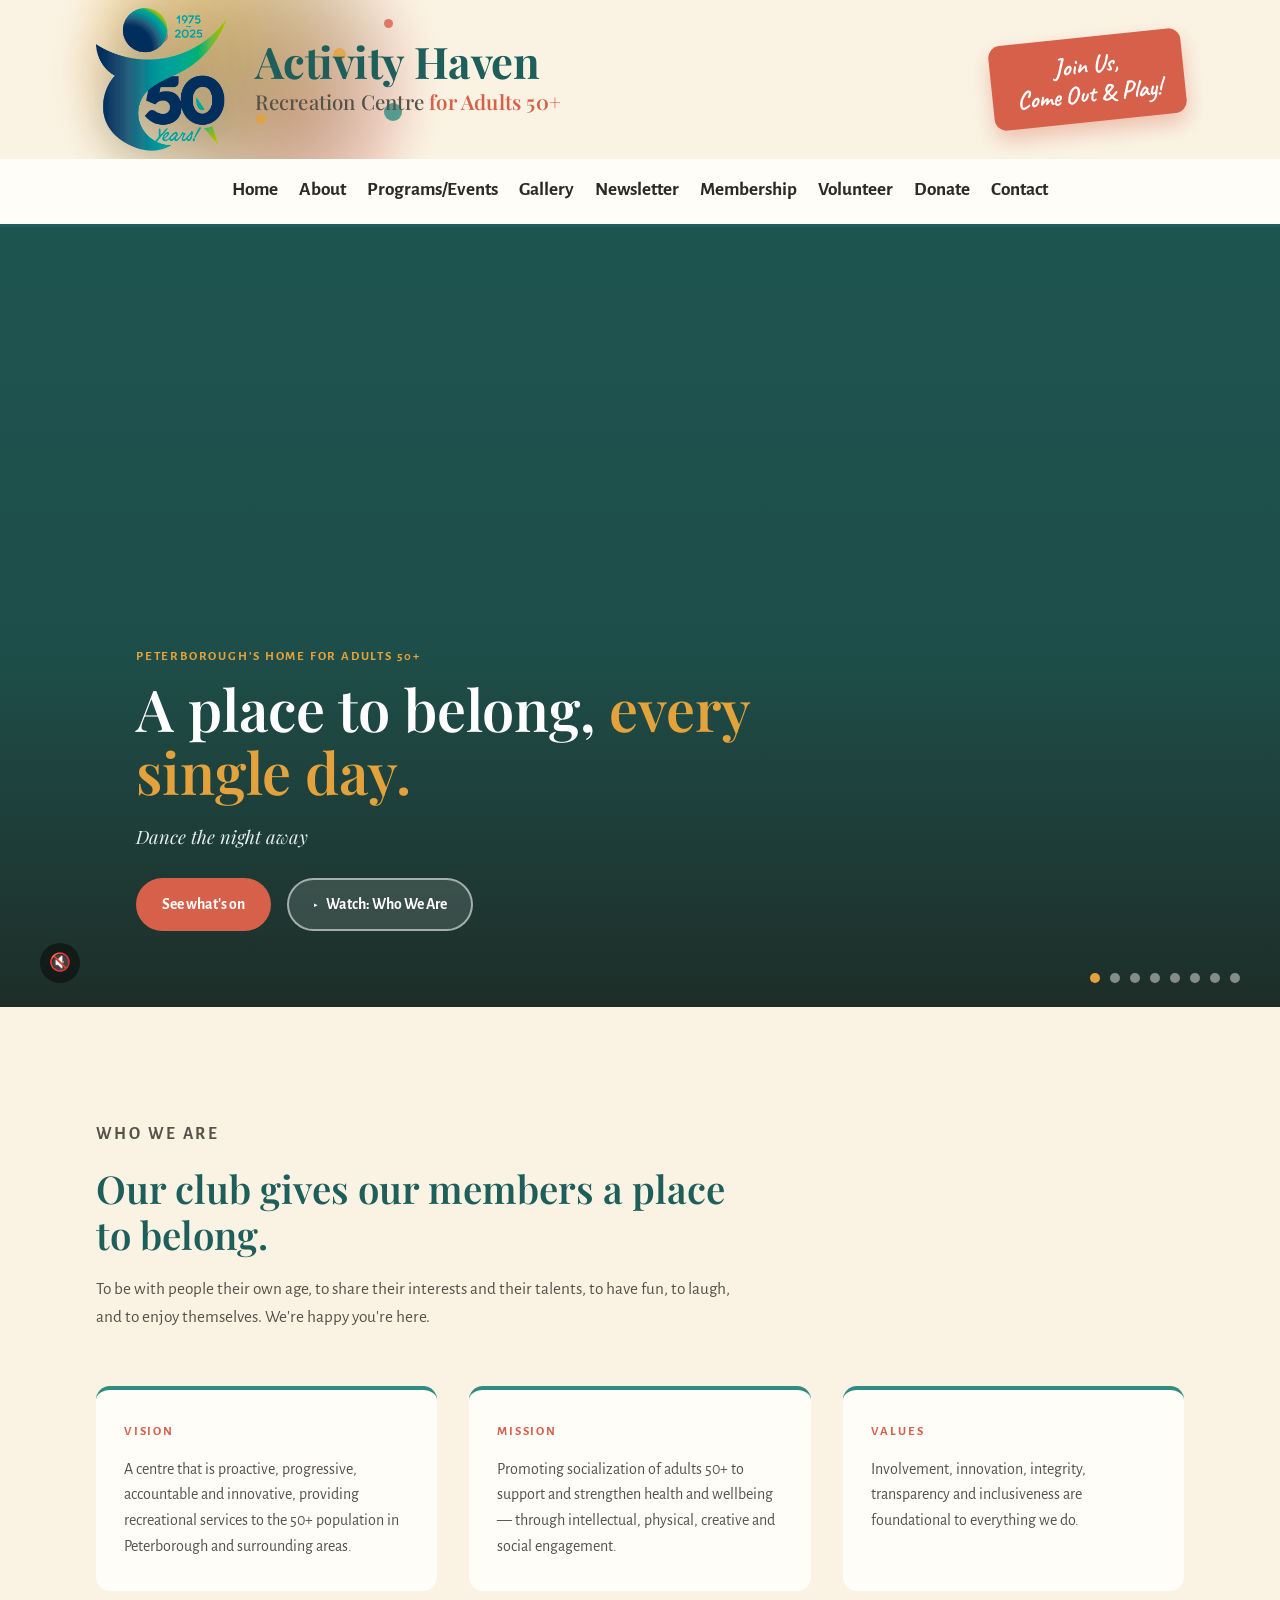
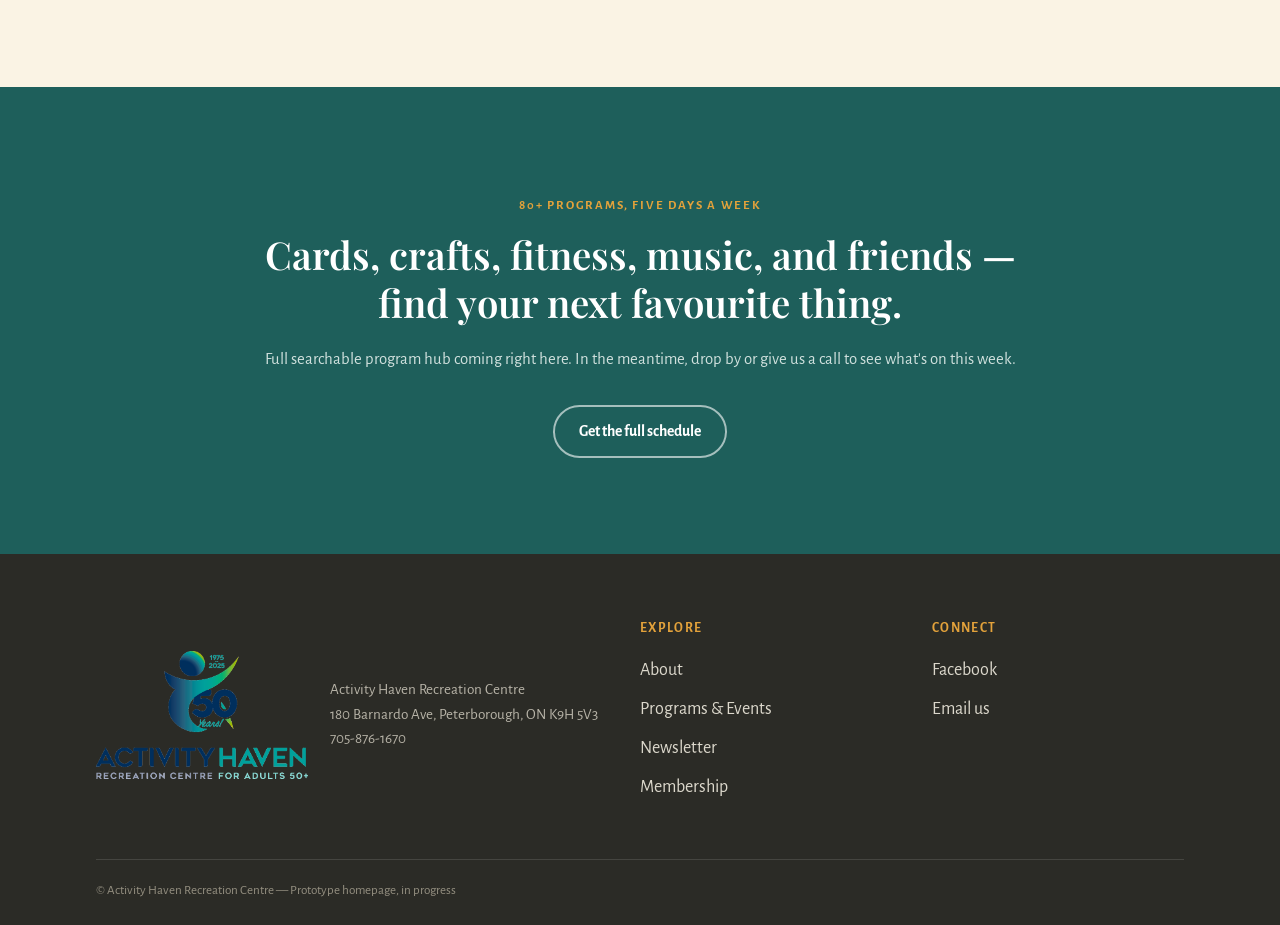
==== commit 5538bcbe: "Add files via upload" ====
--- a/index.html
+++ b/index.html
@@ -3,180 +3,699 @@
 <head>
 <meta charset="UTF-8">
 <meta name="viewport" content="width=device-width, initial-scale=1.0">
-<title>Activity Haven Recreation Centre — A place to belong</title>
-<meta name="description" content="Activity Haven Recreation Centre in Peterborough offers 80+ drop-in and instructional programs, five days a week, for adults 50 and up.">
+<title>Activity Haven Recreation Centre</title>
 <link rel="preconnect" href="https://fonts.googleapis.com">
-<link rel="preconnect" href="https://fonts.gstatic.com" crossorigin>
-<link href="https://fonts.googleapis.com/css2?family=Fraunces:wght@500;600;700&family=Public+Sans:wght@400;600;700&display=swap" rel="stylesheet">
-<link rel="stylesheet" href="/css/style.css">
+<link href="https://fonts.googleapis.com/css2?family=Caveat:wght@600;700&family=Playfair+Display:ital,wght@0,400;0,500;0,600;0,700;1,400&family=Alegreya+Sans:wght@400;500;700;800&display=swap" rel="stylesheet">
+<style>
+:root {
+  --teal-deep: #1E5F5B;
+  --teal-mid: #2F8C82;
+  --teal-pale: #E4EFEC;
+  --cream: #FAF3E4;
+  --paper: #FFFDF8;
+  --coral: #D6604A;
+  --coral-dark: #B84D39;
+  --gold: #E3A23B;
+  --charcoal: #2B2B26;
+  --charcoal-soft: #55524A;
+
+  --font-display: "Playfair Display", Georgia, serif;
+  --font-body: "Alegreya Sans", -apple-system, sans-serif;
+}
+
+* { box-sizing: border-box; }
+
+body {
+  margin: 0;
+  font-family: var(--font-body);
+  color: var(--charcoal);
+  background: var(--paper);
+  font-size: 18px;
+  line-height: 1.6;
+}
+
+h1, h2, h3, h4 { font-family: var(--font-display); margin: 0; }
+
+a { color: inherit; text-decoration: none; }
+
+.eyebrow, .hero-eyebrow, .pillar-mark {
+  text-transform: uppercase;
+  letter-spacing: 0.14em;
+  font-size: 0.8rem;
+  font-weight: 700;
+  color: var(--coral);
+}
+
+/* ---------- Top utility bar ---------- */
+.topbar {
+  background: var(--teal-deep);
+  color: var(--teal-pale);
+  font-size: 0.85rem;
+}
+.topbar-inner {
+  max-width: 1200px;
+  margin: 0 auto;
+  padding: 8px 24px;
+  display: flex;
+  gap: 28px;
+  flex-wrap: wrap;
+}
+.hours { margin-left: auto; }
+
+/* ---------- Header ---------- */
+.site-header {
+  background: var(--paper);
+}
+.main-nav-row {
+  position: sticky;
+  top: 0;
+  z-index: 50;
+  background: var(--paper);
+  border-bottom: 3px solid var(--teal-deep);
+}
+.header-inner {
+  max-width: 1200px;
+  margin: 0 auto;
+  padding: 10px 96px;
+  display: flex;
+  align-items: center;
+  gap: 28px;
+  flex-wrap: wrap;
+  row-gap: 6px;
+}
+.logo {
+  display: flex;
+  align-items: center;
+  gap: 12px;
+  margin-right: auto;
+}
+.logo-mark {
+  background: var(--coral);
+  color: white;
+  font-family: var(--font-display);
+  font-weight: 700;
+  font-size: 1.4rem;
+  width: 46px;
+  height: 46px;
+  border-radius: 50%;
+  display: flex;
+  align-items: center;
+  justify-content: center;
+}
+.logo-mark.small { width: 38px; height: 38px; font-size: 1.1rem; margin-bottom: 10px; }
+.logo-text {
+  font-family: var(--font-display);
+  font-weight: 600;
+  font-size: 1.15rem;
+  color: var(--teal-deep);
+  line-height: 1.2;
+}
+.logo-text small { font-family: var(--font-body); font-weight: 500; font-size: 0.65rem; color: var(--charcoal-soft); letter-spacing: 0.05em; }
+.logo-img { height: 58px; width: auto; display: block; }
+.footer-brand {
+  display: flex;
+  align-items: center;
+  gap: 22px;
+}
+.logo-img-footer { height: 128px; width: auto; display: block; flex-shrink: 0; }
+
+.main-nav { display: flex; gap: 17px; margin-right: auto; flex-wrap: wrap; row-gap: 4px; justify-content: center; width: 100%; }
+.main-nav a {
+  font-weight: 600;
+  font-size: 1.2rem;
+  color: var(--charcoal);
+  padding: 6px 2px;
+  border-bottom: 2px solid transparent;
+  transition: border-color 0.15s;
+}
+.main-nav a:hover, .main-nav a:focus-visible { border-color: var(--coral); }
+
+.btn {
+  display: inline-flex;
+  align-items: center;
+  gap: 8px;
+  padding: 12px 24px;
+  border-radius: 999px;
+  font-weight: 700;
+  font-size: 0.98rem;
+  border: 2px solid transparent;
+  cursor: pointer;
+  font-family: var(--font-body);
+}
+.btn-primary { background: var(--coral); color: white; }
+.btn-primary:hover, .btn-primary:focus-visible { background: var(--coral-dark); }
+.header-cta { padding: 10px 22px; }
+
+/* ---------- Brand banner ---------- */
+.brand-banner {
+  position: relative;
+  background: var(--cream);
+  overflow: hidden;
+  padding: 8px 96px;
+}
+.banner-glow {
+  position: absolute;
+  left: 6%;
+  top: 50%;
+  width: 340px;
+  height: 340px;
+  transform: translateY(-50%);
+  background:
+    radial-gradient(circle at 35% 35%, rgba(227,162,59,0.55), transparent 60%),
+    radial-gradient(circle at 65% 60%, rgba(214,96,74,0.45), transparent 60%),
+    radial-gradient(circle at 50% 50%, rgba(47,140,130,0.5), transparent 65%);
+  filter: blur(18px);
+  border-radius: 50%;
+  z-index: 0;
+}
+.confetti {
+  position: absolute;
+  border-radius: 50%;
+  z-index: 0;
+  opacity: 0.8;
+}
+.confetti.c1 { width: 14px; height: 14px; background: var(--coral); top: 18%; left: 12%; }
+.confetti.c2 { width: 10px; height: 10px; background: var(--gold); top: 72%; left: 20%; }
+.confetti.c3 { width: 18px; height: 18px; background: var(--teal-mid); top: 65%; left: 30%; }
+.confetti.c4 { width: 9px;  height: 9px;  background: var(--coral); top: 12%; left: 30%; }
+.confetti.c5 { width: 13px; height: 13px; background: var(--gold); top: 30%; left: 26%; }
+.confetti.c6 { width: 11px; height: 11px; background: var(--teal-mid); top: 80%; left: 10%; }
+
+.banner-inner {
+  position: relative;
+  z-index: 1;
+  max-width: 1200px;
+  margin: 0 auto;
+  display: flex;
+  align-items: center;
+  gap: 28px;
+}
+.banner-figure {
+  height: 143px;
+  width: auto;
+  flex-shrink: 0;
+  filter: drop-shadow(0 8px 18px rgba(30,26,20,0.18));
+}
+.banner-title {
+  display: flex;
+  flex-direction: column;
+  gap: 2px;
+  margin-right: auto;
+}
+.banner-title-main {
+  font-family: var(--font-display);
+  font-weight: 700;
+  font-size: clamp(1.8rem, 3.4vw, 3rem);
+  color: var(--teal-deep);
+  line-height: 1;
+  letter-spacing: -0.01em;
+}
+.banner-title-sub {
+  font-family: var(--font-display);
+  font-weight: 500;
+  font-size: clamp(1rem, 1.6vw, 1.35rem);
+  color: var(--charcoal-soft);
+  letter-spacing: 0.01em;
+}
+.banner-title-sub em { color: var(--coral); font-style: normal; font-weight: 600; }
+
+.banner-sticker {
+  flex-shrink: 0;
+  background: var(--coral);
+  color: white;
+  font-family: "Caveat", cursive;
+  font-weight: 700;
+  font-size: 1.55rem;
+  line-height: 1.15;
+  text-align: center;
+  padding: 14px 24px;
+  border-radius: 12px;
+  transform: rotate(-6deg);
+  box-shadow: 0 10px 20px rgba(214,96,74,0.35);
+}
+
+@media (max-width: 800px) {
+  .banner-inner { flex-wrap: wrap; justify-content: center; text-align: center; }
+  .banner-title { margin-right: 0; align-items: center; }
+  .banner-figure { height: 120px; }
+  .banner-glow { left: 50%; transform: translate(-50%, -50%); }
+}
+
+/* ---------- Hero / Carousel ---------- */
+.hero { position: relative; }
+.carousel {
+  position: relative;
+  height: 88vh;
+  min-height: 560px;
+  max-height: 780px;
+  overflow: hidden;
+  background: var(--teal-deep);
+}
+.slide {
+  position: absolute;
+  inset: 0;
+  background-size: cover;
+  background-position: center;
+  background: var(--teal-deep);
+  opacity: 0;
+  transition: opacity 1.1s ease-in-out;
+}
+.slide.is-active { opacity: 1; }
+.slide-video {
+  position: absolute;
+  inset: 0;
+  width: 100%;
+  height: 100%;
+  object-fit: cover;
+}
+.mute-toggle {
+  position: absolute;
+  bottom: 24px;
+  left: 40px;
+  z-index: 2;
+  width: 40px;
+  height: 40px;
+  border-radius: 50%;
+  border: none;
+  background: rgba(0,0,0,0.45);
+  color: white;
+  font-size: 1.1rem;
+  cursor: pointer;
+  display: flex;
+  align-items: center;
+  justify-content: center;
+}
+.mute-toggle:hover { background: rgba(0,0,0,0.65); }
+
+.hero-overlay {
+  position: absolute;
+  inset: 0;
+  background: linear-gradient(0deg, rgba(30,26,20,0.72) 0%, rgba(30,26,20,0.25) 45%, rgba(30,26,20,0.15) 100%);
+  z-index: 1;
+}
+
+.hero-content {
+  position: absolute;
+  left: 0; right: 0; bottom: 0;
+  z-index: 2;
+  max-width: 1200px;
+  margin: 0 auto;
+  padding: 0 96px 76px;
+  color: white;
+}
+.hero-eyebrow {
+  color: var(--gold);
+  margin-bottom: 10px;
+}
+.hero-content h1 {
+  font-size: clamp(2.1rem, 4.5vw, 3.6rem);
+  font-weight: 600;
+  line-height: 1.1;
+  max-width: 780px;
+  margin-bottom: 14px;
+}
+.hero-content h1 em { color: var(--gold); font-style: normal; }
+
+.hero-caption {
+  font-family: var(--font-display);
+  font-size: 1.15rem;
+  font-style: italic;
+  color: var(--teal-pale);
+  margin-bottom: 26px;
+  min-height: 1.4em;
+}
+
+.hero-actions { display: flex; gap: 16px; flex-wrap: wrap; }
+.btn-video {
+  background: rgba(255,255,255,0.12);
+  color: white;
+  border-color: rgba(255,255,255,0.55);
+  backdrop-filter: blur(2px);
+}
+.btn-video:hover, .btn-video:focus-visible { background: rgba(255,255,255,0.22); }
+.play-icon { font-size: 0.75rem; }
+
+.carousel-dots {
+  position: absolute;
+  bottom: 24px; right: 40px;
+  z-index: 2;
+  display: flex;
+  gap: 10px;
+}
+.dot {
+  width: 10px; height: 10px;
+  border-radius: 50%;
+  background: rgba(255,255,255,0.45);
+  border: none;
+  cursor: pointer;
+  padding: 0;
+}
+.dot.is-active { background: var(--gold); }
+
+/* ---------- Intro / pillars ---------- */
+.intro { background: var(--cream); padding: 96px 96px; }
+.intro-inner { max-width: 1200px; margin: 0 auto; }
+.intro-text { max-width: 640px; margin-bottom: 56px; }
+.intro-text h2 {
+  font-size: clamp(1.8rem, 3vw, 2.6rem);
+  color: var(--teal-deep);
+  font-weight: 600;
+  margin: 10px 0 18px;
+  line-height: 1.2;
+}
+.intro-text p { color: var(--charcoal-soft); font-size: 1.08rem; }
+
+.pillars {
+  display: grid;
+  grid-template-columns: repeat(3, 1fr);
+  gap: 32px;
+}
+.pillar {
+  background: var(--paper);
+  border-radius: 14px;
+  padding: 32px 28px;
+  border-top: 4px solid var(--teal-mid);
+}
+.pillar-mark { display: block; margin-bottom: 14px; }
+.pillar p { color: var(--charcoal-soft); font-size: 1rem; margin: 0; }
+
+/* ---------- Programs teaser ---------- */
+.programs-teaser {
+  background: var(--teal-deep);
+  color: var(--teal-pale);
+  padding: 96px 96px;
+  text-align: center;
+}
+.teaser-inner { max-width: 760px; margin: 0 auto; }
+.eyebrow-light { color: var(--gold); }
+.programs-teaser h2 {
+  color: white;
+  font-size: clamp(1.7rem, 3vw, 2.4rem);
+  font-weight: 600;
+  margin: 14px 0 20px;
+  line-height: 1.25;
+}
+.teaser-sub { font-size: 1.05rem; margin-bottom: 32px; opacity: 0.9; }
+.btn-outline-light {
+  background: transparent;
+  color: white;
+  border-color: rgba(255,255,255,0.6);
+}
+.btn-outline-light:hover, .btn-outline-light:focus-visible { background: rgba(255,255,255,0.12); }
+
+/* ---------- Footer ---------- */
+.site-footer { background: var(--charcoal); color: #DCD8CC; padding: 64px 96px 24px; }
+.footer-inner {
+  max-width: 1200px;
+  margin: 0 auto;
+  display: grid;
+  grid-template-columns: 2fr 1fr 1fr;
+  gap: 40px;
+}
+.footer-col h4 { color: var(--gold); font-family: var(--font-body); font-size: 0.85rem; text-transform: uppercase; letter-spacing: 0.1em; margin-bottom: 16px; }
+.footer-col a { display: block; margin-bottom: 10px; color: #DCD8CC; }
+.footer-col a:hover { color: var(--gold); }
+.footer-col p { margin: 4px 0; font-size: 0.95rem; color: #B8B4A8; }
+.footer-bottom {
+  max-width: 1200px;
+  margin: 48px auto 0;
+  padding-top: 20px;
+  border-top: 1px solid rgba(255,255,255,0.12);
+  font-size: 0.82rem;
+  color: #948F80;
+}
+
+/* ---------- Responsive ---------- */
+@media (max-width: 900px) {
+  .main-nav { display: none; }
+  .pillars { grid-template-columns: 1fr; }
+  .footer-inner { grid-template-columns: 1fr; }
+  .hero-content { padding: 0 24px 56px; }
+  .header-inner { padding: 10px 24px; }
+  .brand-banner { padding: 8px 24px; }
+  .intro { padding: 64px 24px; }
+  .programs-teaser { padding: 64px 24px; }
+  .site-footer { padding: 48px 24px 24px; }
+}
+
+@media (prefers-reduced-motion: reduce) {
+  .slide { transition: none; }
+}
+
+.spotlight{background:var(--cream);padding:72px 96px;}.spotlight-inner{max-width:1200px;margin:0 auto;text-align:center;}.spotlight-inner .eyebrow{color:var(--coral-dark);text-transform:uppercase;letter-spacing:0.14em;font-size:0.8rem;font-weight:700;}.spotlight-inner h2{font-family:var(--font-display);font-size:clamp(1.7rem, 3vw, 2.4rem);font-weight:600;margin:10px 0 40px;color:var(--teal-deep);}.spotlight-state{color:var(--charcoal-soft);padding:10px 0 30px;}.spotlight-grid{display:grid;grid-template-columns:repeat(3, 1fr);gap:28px;text-align:left;}.spotlight-card{background:var(--paper);border-radius:14px;overflow:hidden;border-top:4px solid var(--coral);display:flex;flex-direction:column;}.spotlight-media{width:100%;aspect-ratio:16/10;object-fit:cover;display:block;background:var(--teal-pale);}.spotlight-body{padding:22px 24px 26px;}.spotlight-card h3{font-family:var(--font-display);font-size:1.2rem;font-weight:600;color:var(--teal-deep);margin:0 0 8px;}.spotlight-card p{color:var(--charcoal-soft);font-size:0.95rem;margin:0 0 14px;}.spotlight-link{color:var(--coral-dark);font-weight:700;font-size:0.9rem;}@media (max-width: 900px){.spotlight{padding:56px 24px;}.spotlight-grid{grid-template-columns:1fr;}}</style>
 </head>
 <body>
 
-<div class="brand-banner">
-  <div class="badge-mark">AH</div>
-  <h1>Activity Haven Recreation Centre<br><em>for Adults 50+</em></h1>
-  <p class="banner-tagline">Join Us, Come Out &amp; Play!</p>
-</div>
-
 <header class="site-header">
-  <nav class="nav-bar">
-    <a class="brand" href="/index.html"><span class="brand-dot"></span> Activity Haven</a>
-    <button class="nav-toggle" aria-label="Toggle menu">&#9776; Menu</button>
-    <ul class="nav-links">
-      <li><a href="/index.html">Home</a></li>
-      <li><a href="/about.html">About</a></li>
-      <li><a href="/programs.html">Activities</a></li>
-      <li><a href="/gallery.html">Gallery</a></li>
-      <li><a href="/newsletter.html">Newsletter</a></li>
-      <li><a href="/membership.html">Membership</a></li>
-      <li><a href="/index.html#volunteer">Volunteer</a></li>
-      <li><a href="/donate.html">Donate</a></li>
-      <li><a href="/contact.html">Contact</a></li>
-    </ul>
+  <section class="brand-banner">
+    <div class="banner-glow"></div>
+    <span class="confetti c1"></span>
+    <span class="confetti c2"></span>
+    <span class="confetti c3"></span>
+    <span class="confetti c4"></span>
+    <span class="confetti c5"></span>
+    <span class="confetti c6"></span>
+    <div class="banner-inner">
+      <img src="[data-uri]